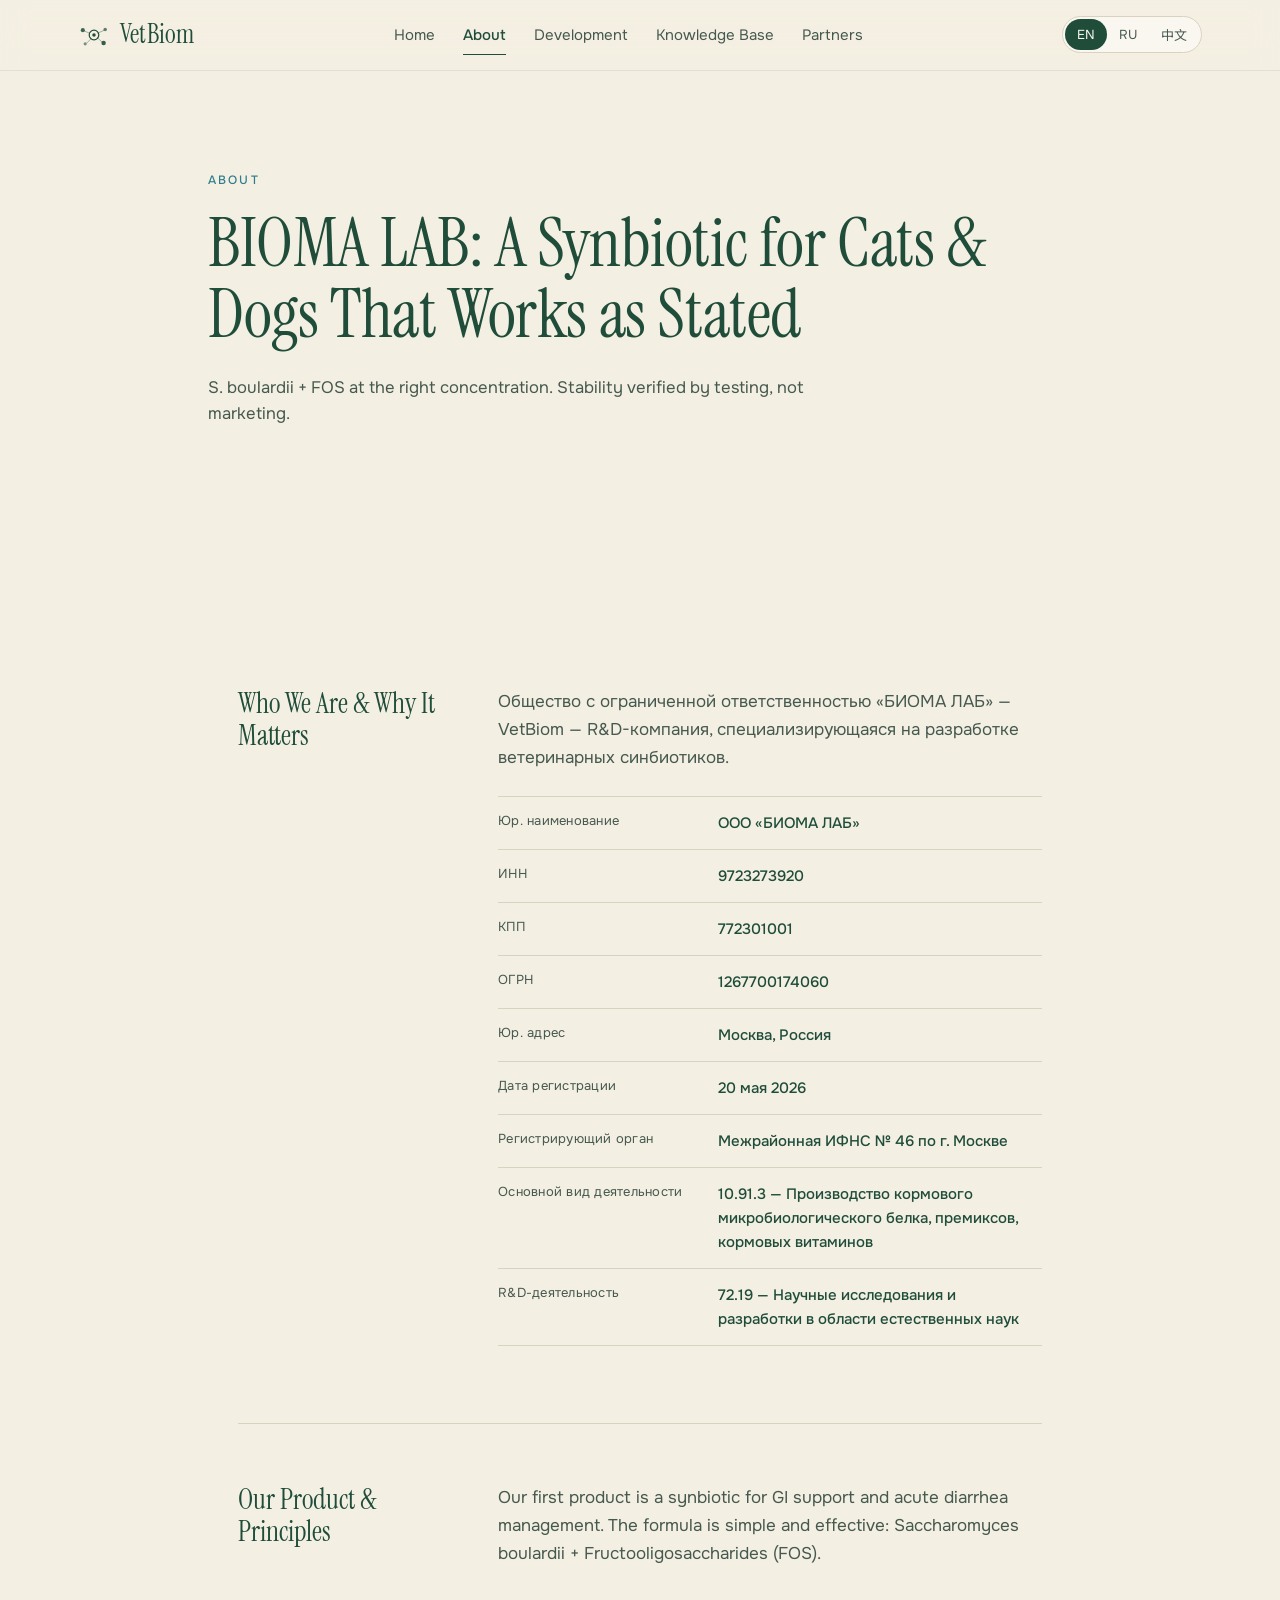
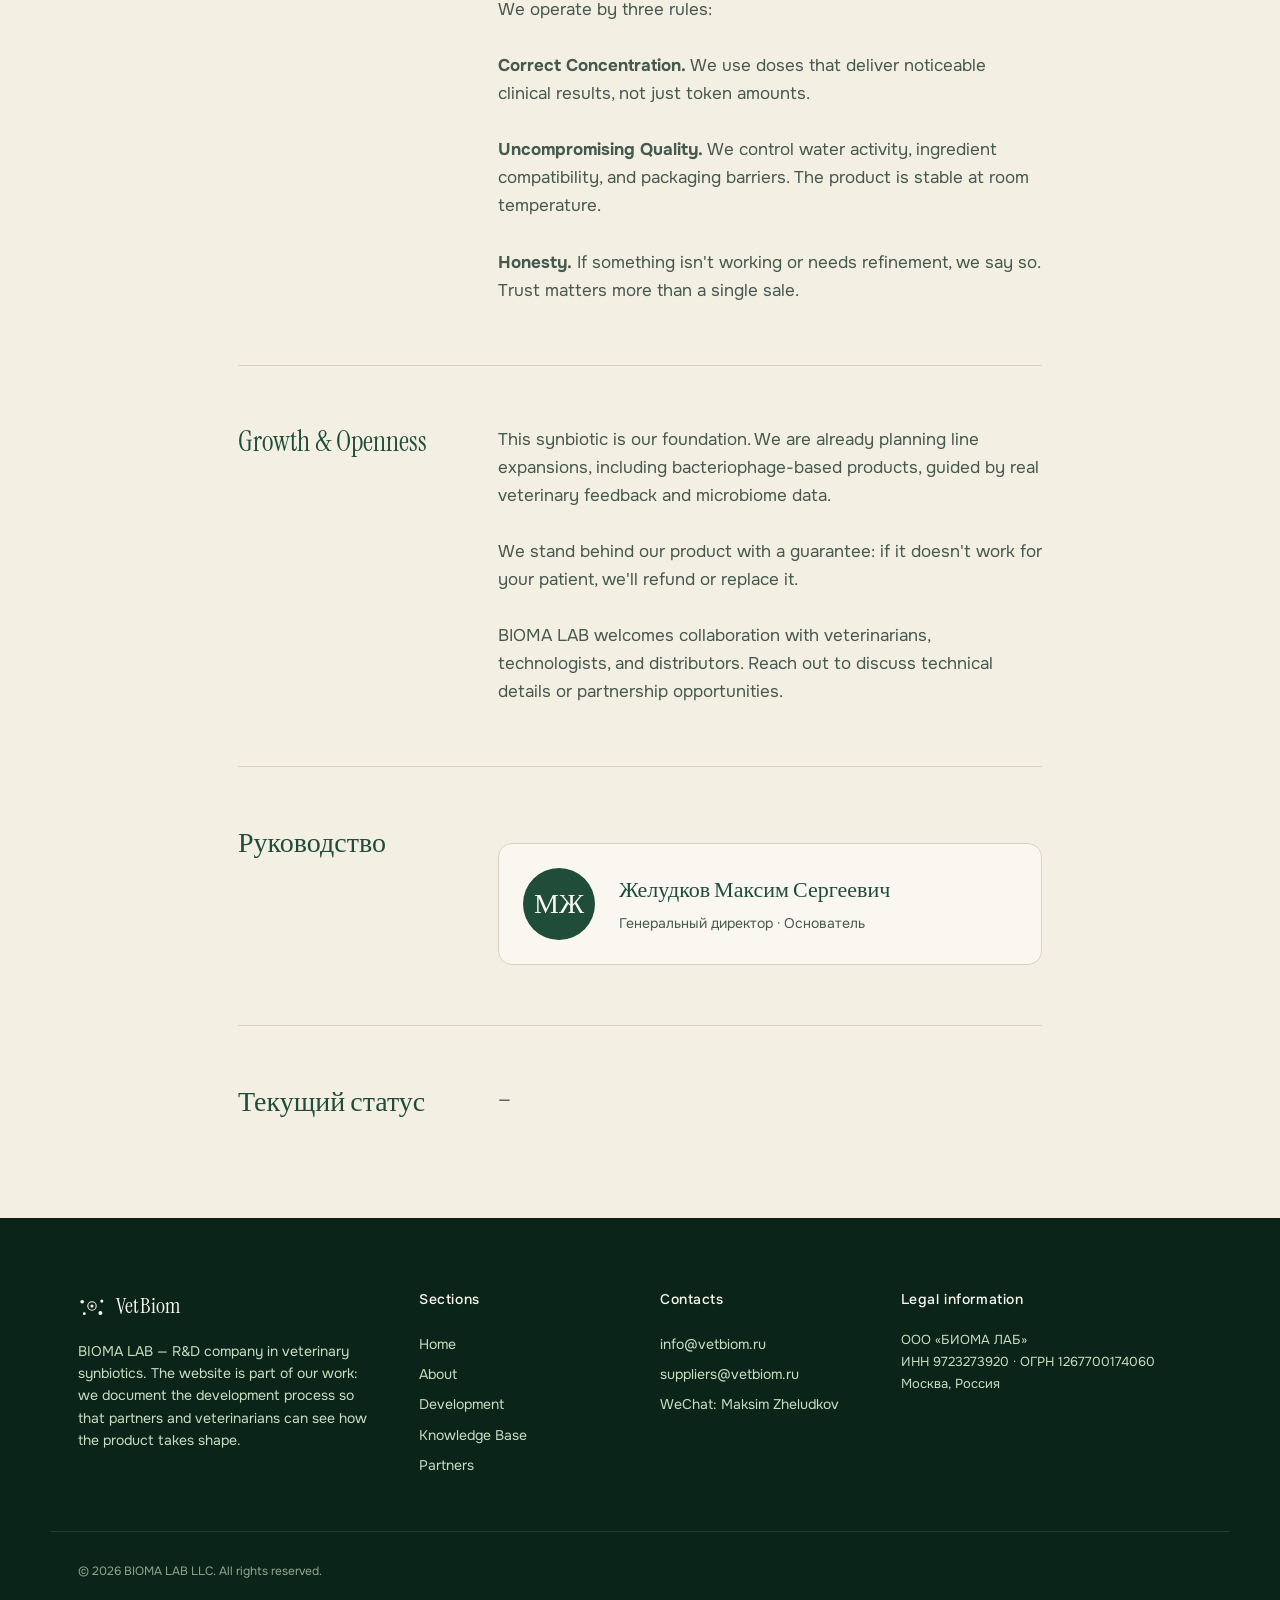
==== about.html @ 776aeb35 "Rewrite About page: sharp, factual, no fluff — final version New positioning: 'BIOMA LAB: A Synbioti" ====
<!DOCTYPE html>
<html lang="ru">
<head>
<meta charset="UTF-8" />
<meta name="viewport" content="width=device-width, initial-scale=1.0" />
<title>О компании · VetBiom</title>
<meta name="description" content="BIOMA LAB — R&D-компания в области ветеринарных синбиотиков. Москва, Россия." />
<link rel="icon" type="image/svg+xml" href="favicon.svg" />
<link rel="preconnect" href="https://fonts.googleapis.com" />
<link rel="preconnect" href="https://fonts.gstatic.com" crossorigin />
<link href="https://fonts.googleapis.com/css2?family=Instrument+Serif:ital@0;1&family=Onest:wght@300;400;500;600;700&family=Noto+Sans+SC:wght@300;400;500;600;700&display=swap" rel="stylesheet" />
<link rel="stylesheet" href="styles.css" />
</head>
<body data-page="about">

<header class="site-header"></header>

<main>
  <section class="hero">
    <div class="container hero-inner">
      <p class="eyebrow" data-i18n="about.hero.eyebrow">About</p>
      <h1 class="page-title" data-i18n="about.hero.title">—</h1>
      <p class="lead" data-i18n="about.hero.subtitle">—</p>
    </div>
  </section>

  <section class="section">
    <div class="container narrow">
      <div class="info-blocks">

        <!-- Block 1: Company -->
        <div class="info-block" data-reveal>
          <h3 data-i18n="about.block1.title">Компания</h3>
          <div class="info-block-body">
            <p>
              <span data-config="company_full_ru">ООО «БИОМА ЛАБ»</span> —
              <span data-i18n-brand>ВетБиом</span> — R&D-компания, специализирующаяся на разработке ветеринарных синбиотиков.
            </p>
            <dl class="company-table">
              <div class="row"><dt>Юр. наименование</dt><dd data-config="company_short_ru">—</dd></div>
              <div class="row"><dt>ИНН</dt><dd data-config="inn">—</dd></div>
              <div class="row"><dt>КПП</dt><dd data-config="kpp">—</dd></div>
              <div class="row"><dt>ОГРН</dt><dd data-config="ogrn">—</dd></div>
              <div class="row"><dt>Юр. адрес</dt><dd data-config="city_ru">—</dd></div>
              <div class="row"><dt>Дата регистрации</dt><dd>20 мая 2026</dd></div>
              <div class="row"><dt>Регистрирующий орган</dt><dd>Межрайонная ИФНС № 46 по г. Москве</dd></div>
              <div class="row"><dt>Основной вид деятельности</dt><dd data-config="oked_main">—</dd></div>
              <div class="row"><dt>R&D-деятельность</dt><dd data-config="oked_rnd">—</dd></div>
            </dl>
          </div>
        </div>

        <!-- Block 2: Specialization -->
        <div class="info-block" data-reveal>
          <h3 data-i18n="about.block2.title">Специализация</h3>
          <div class="info-block-body">
            <p data-i18n="about.block2.text">—</p>
          </div>
        </div>

        <!-- Block 3: Why -->
        <div class="info-block" data-reveal>
          <h3 data-i18n="about.block3.title">Почему мы это делаем</h3>
          <div class="info-block-body">
            <p data-i18n="about.block3.text">—</p>
          </div>
        </div>

        <!-- Block 4: Leadership -->
        <div class="info-block" data-reveal>
          <h3 data-i18n="about.block4.title">Руководство</h3>
          <div class="info-block-body">
            <div class="director-card">
              <div class="director-avatar">МЖ</div>
              <div class="director-info">
                <strong data-config="director_ru">Желудков Максим Сергеевич</strong>
                <span data-config="director_title_ru">Генеральный директор · Основатель</span>
              </div>
            </div>
          </div>
        </div>

        <!-- Block 5: Status -->
        <div class="info-block" data-reveal>
          <h3 data-i18n="about.block5.title">Текущий статус</h3>
          <div class="info-block-body">
            <p data-i18n="about.block5.text">—</p>
          </div>
        </div>

      </div>
    </div>
  </section>
</main>

<footer class="site-footer"></footer>

<script src="data.js"></script>
<script src="common.js"></script>
</body>
</html>
---- styles.css ----
/* =====================================================
   ВетБиом / BIOMA LAB · styles.css
   Premium R&D-editorial · animalbiome-inspired
   ===================================================== */

:root {
  --forest:   #1F4D3A;
  --forest-2: #143628;
  --forest-3: #0B2419;
  --teal:     #2E7D8C;
  --sage:     #A8C3A0;
  --sage-2:   #C9DDC1;
  --ivory:    #F4EFE3;
  --cream:    #FAF7F0;
  --paper:    #FFFFFF;
  --peach:    #F0997B;
  --ink:      #1A2A22;
  --ink-2:    #46594F;
  --ink-3:    #7A8B82;
  --line:     #D9D2C0;
  --line-2:   #ECE6D5;

  --font-display: 'Instrument Serif', 'Times New Roman', Georgia, serif;
  --font-body:    'Onest', 'Noto Sans SC', system-ui, -apple-system, 'Segoe UI', sans-serif;
  --font-mono:    'JetBrains Mono', 'SF Mono', Consolas, monospace;

  --maxw:    1180px;
  --maxw-n:  860px;
  --maxw-rd: 720px;
  --radius:  14px;
  --radius-sm: 8px;

  --ease: cubic-bezier(.2,.7,.2,1);
}

html[lang="zh"] {
  --font-body: 'Noto Sans SC', 'PingFang SC', 'Microsoft YaHei', system-ui, sans-serif;
}

* { box-sizing: border-box; }

html, body {
  margin: 0; padding: 0;
  background: var(--ivory);
  color: var(--ink);
  font-family: var(--font-body);
  font-size: 17px;
  line-height: 1.6;
  -webkit-font-smoothing: antialiased;
  -moz-osx-font-smoothing: grayscale;
  scroll-behavior: smooth;
}

img, svg { display: block; max-width: 100%; }
a { color: inherit; text-decoration: none; }

.container {
  width: 100%;
  max-width: var(--maxw);
  margin: 0 auto;
  padding: 0 28px;
}
.container.narrow { max-width: var(--maxw-n); }
.container.reading { max-width: var(--maxw-rd); }

/* =====================================================
   HEADER
   ===================================================== */
.site-header {
  position: sticky; top: 0; z-index: 50;
  background: rgba(244, 239, 227, 0.88);
  backdrop-filter: saturate(140%) blur(14px);
  -webkit-backdrop-filter: saturate(140%) blur(14px);
  border-bottom: 1px solid rgba(217, 210, 192, 0.6);
}
.header-inner {
  display: flex; align-items: center; justify-content: space-between;
  gap: 24px; padding: 14px 28px; min-height: 64px;
}
.logo {
  display: inline-flex; align-items: center; gap: 10px;
  color: var(--forest);
}
.logo-mark { width: 32px; height: 32px; }
.logo-text {
  font-family: var(--font-display);
  font-size: 26px; font-weight: 400; letter-spacing: 0.2px;
  color: var(--forest);
}
.main-nav { display: flex; gap: 28px; align-items: center; }
.main-nav a {
  font-size: 15px; color: var(--ink-2);
  padding: 6px 0; transition: color .2s var(--ease);
  position: relative;
}
.main-nav a:hover { color: var(--forest); }
.main-nav a.is-active {
  color: var(--forest); font-weight: 500;
}
.main-nav a.is-active::after {
  content: ""; position: absolute; left: 0; right: 0; bottom: -2px;
  height: 1px; background: var(--forest);
}

.header-controls { display: flex; gap: 10px; align-items: center; }
.lang-switcher {
  display: inline-flex; border: 1px solid var(--line);
  border-radius: 999px; padding: 2px; background: var(--cream);
}
.lang-btn {
  border: none; background: transparent;
  padding: 6px 12px;
  font-family: var(--font-body); font-size: 13px; color: var(--ink-2);
  border-radius: 999px; cursor: pointer;
  transition: all .2s var(--ease);
}
.lang-btn:hover { color: var(--forest); }
.lang-btn.is-active { background: var(--forest); color: var(--cream); }

.menu-toggle {
  display: none;
  width: 36px; height: 36px;
  background: transparent; border: 1px solid var(--line); border-radius: 8px;
  padding: 0; cursor: pointer;
  flex-direction: column; align-items: center; justify-content: center; gap: 4px;
}
.menu-toggle span {
  display: block; width: 16px; height: 1.5px;
  background: var(--forest); border-radius: 1px;
}

/* =====================================================
   TYPOGRAPHY · COMMON
   ===================================================== */
.eyebrow {
  font-size: 12px; letter-spacing: 0.18em;
  text-transform: uppercase; color: var(--teal);
  margin: 0 0 18px; font-weight: 500;
}
.eyebrow-light { color: var(--sage-2); }

.section {
  padding: 100px 0;
  position: relative;
}
.section-tinted { background: var(--cream); }
.section-dark { background: var(--forest); color: var(--cream); }

.page-title {
  font-family: var(--font-display);
  font-weight: 400;
  font-size: clamp(40px, 5.5vw, 68px);
  line-height: 1.05;
  color: var(--forest);
  margin: 0 0 24px;
  letter-spacing: -0.4px;
}
.section-title {
  font-family: var(--font-display);
  font-weight: 400;
  font-size: clamp(30px, 3.6vw, 46px);
  line-height: 1.1;
  color: var(--forest);
  margin: 0 0 22px;
  max-width: 20ch;
  letter-spacing: -0.3px;
}
.section-title-light { color: var(--cream); }
.lead {
  font-size: clamp(16px, 1.3vw, 19px); line-height: 1.6;
  color: var(--ink-2); max-width: 680px; margin: 0 0 40px;
}
.lead-light { color: var(--sage-2); }

/* =====================================================
   BUTTONS
   ===================================================== */
.btn {
  display: inline-flex; align-items: center; gap: 8px;
  padding: 13px 22px;
  font-family: var(--font-body); font-size: 15px; font-weight: 500;
  border-radius: 999px; cursor: pointer;
  border: 1px solid transparent;
  transition: all .25s var(--ease);
  text-decoration: none;
}
.btn-primary {
  background: var(--forest); color: var(--cream);
  border-color: var(--forest);
}
.btn-primary:hover { background: var(--forest-2); border-color: var(--forest-2); transform: translateY(-1px); }
.btn-ghost {
  background: transparent; color: var(--forest); border-color: var(--forest);
}
.btn-ghost:hover { background: var(--forest); color: var(--cream); }
.btn-light {
  background: var(--cream); color: var(--forest); border-color: var(--cream);
}
.btn-light:hover { background: var(--paper); }
.btn-sm { padding: 10px 16px; font-size: 14px; }

/* =====================================================
   HERO (universal)
   ===================================================== */
.hero {
  position: relative; padding: 100px 0 80px; overflow: hidden;
}
.hero-bg {
  position: absolute; inset: 0; pointer-events: none; z-index: 0;
}
.hero-bg svg { width: 100%; height: 100%; }
.hero-inner { position: relative; z-index: 1; max-width: 920px; }

.hero-meta {
  display: inline-flex; align-items: center; gap: 8px;
  font-size: 13px; color: var(--ink-2); margin-top: 24px;
}
.meta-dot {
  width: 8px; height: 8px; border-radius: 50%;
  background: var(--peach);
  box-shadow: 0 0 0 4px rgba(240, 153, 123, 0.18);
}
.hero-cta {
  display: flex; gap: 14px; flex-wrap: wrap; margin-top: 36px;
}

/* =====================================================
   HOME · ANCHOR CARDS (3 блока-якоря)
   ===================================================== */
.anchors {
  display: grid; grid-template-columns: repeat(3, 1fr); gap: 24px;
}
.anchor-card {
  display: block;
  background: var(--paper);
  border: 1px solid var(--line);
  border-radius: var(--radius);
  padding: 36px 30px;
  transition: all .3s var(--ease);
  text-decoration: none;
  color: inherit;
  position: relative;
  overflow: hidden;
}
.anchor-card::before {
  content: ""; position: absolute; top: 0; left: 0; right: 0; height: 3px;
  background: var(--forest); transform: scaleX(0); transform-origin: left;
  transition: transform .35s var(--ease);
}
.anchor-card:hover { transform: translateY(-3px); border-color: var(--sage); }
.anchor-card:hover::before { transform: scaleX(1); }

.anchor-num {
  font-family: var(--font-display);
  font-size: 18px; font-style: italic; color: var(--teal);
  margin-bottom: 14px;
}
.anchor-card h3 {
  font-family: var(--font-display);
  font-weight: 400; font-size: 26px;
  color: var(--forest); margin: 0 0 12px;
  line-height: 1.2;
}
.anchor-card p {
  font-size: 15px; color: var(--ink-2);
  margin: 0 0 20px; line-height: 1.55;
}
.anchor-link {
  font-size: 14px; color: var(--forest); font-weight: 500;
  display: inline-flex; align-items: center; gap: 6px;
}
.anchor-link::after {
  content: "→"; transition: transform .25s var(--ease);
}
.anchor-card:hover .anchor-link::after { transform: translateX(4px); }

/* =====================================================
   REPORTS (home page) · STAGE CARDS (development)
   ===================================================== */
.report-grid {
  display: grid; grid-template-columns: repeat(3, 1fr); gap: 24px;
  margin-top: 40px;
}
.report-card {
  display: flex; flex-direction: column;
  background: var(--paper);
  border: 1px solid var(--line);
  border-radius: var(--radius);
  padding: 28px;
  transition: all .3s var(--ease);
}
.report-card:hover { border-color: var(--sage); transform: translateY(-2px); }
.report-meta {
  display: flex; align-items: center; gap: 10px;
  font-size: 12px; color: var(--ink-3);
  margin-bottom: 16px;
  letter-spacing: 0.04em;
}
.report-tag {
  display: inline-block;
  padding: 4px 10px;
  background: var(--cream);
  border: 1px solid var(--line);
  border-radius: 999px;
  font-size: 11px;
  letter-spacing: 0.12em;
  text-transform: uppercase;
  color: var(--teal);
}
.report-card h3 {
  font-family: var(--font-display);
  font-weight: 400; font-size: 22px;
  line-height: 1.25;
  color: var(--forest); margin: 0 0 14px;
}
.report-card p {
  font-size: 14px; line-height: 1.55;
  color: var(--ink-2); margin: 0;
  flex: 1;
}

/* =====================================================
   DEVELOPMENT · TIMELINE
   ===================================================== */
.stages {
  display: flex; flex-direction: column; gap: 24px;
  margin-top: 50px;
  position: relative;
}
.stage-card {
  display: grid;
  grid-template-columns: 140px 1fr;
  gap: 30px;
  background: var(--paper);
  border: 1px solid var(--line);
  border-radius: var(--radius);
  padding: 32px;
  align-items: start;
  transition: border-color .3s var(--ease);
}
.stage-card:hover { border-color: var(--sage); }

.stage-num {
  display: flex; flex-direction: column; gap: 4px;
  align-items: flex-start;
  border-right: 1px solid var(--line);
  padding-right: 24px;
}
.stage-num-label {
  font-size: 11px; letter-spacing: 0.14em; text-transform: uppercase;
  color: var(--teal);
}
.stage-num-value {
  font-family: var(--font-display);
  font-size: 56px; line-height: 1; color: var(--forest);
}
.stage-body h3 {
  font-family: var(--font-display);
  font-weight: 400; font-size: 26px;
  color: var(--forest);
  margin: 0 0 12px; line-height: 1.2;
}
.stage-body p {
  font-size: 15px; line-height: 1.65;
  color: var(--ink-2); margin: 0;
}

/* =====================================================
   ABOUT · INFO BLOCKS
   ===================================================== */
.info-blocks {
  display: flex; flex-direction: column; gap: 60px;
  margin-top: 40px;
}
.info-block {
  display: grid;
  grid-template-columns: 220px 1fr;
  gap: 40px;
  padding-bottom: 60px;
  border-bottom: 1px solid var(--line);
}
.info-block:last-child { border-bottom: none; padding-bottom: 0; }
.info-block h3 {
  font-family: var(--font-display);
  font-weight: 400; font-size: 28px;
  color: var(--forest);
  margin: 0;
  line-height: 1.15;
}
.info-block-body p {
  font-size: 17px; line-height: 1.65; color: var(--ink-2);
  margin: 0;
}
.info-block-body p + p { margin-top: 14px; }

.company-table {
  display: grid; gap: 0;
  margin-top: 24px;
  border-top: 1px solid var(--line);
}
.company-table .row {
  display: grid;
  grid-template-columns: 200px 1fr;
  padding: 14px 0;
  border-bottom: 1px solid var(--line);
  gap: 20px;
}
.company-table dt {
  font-size: 13px; color: var(--ink-2);
  letter-spacing: 0.02em; margin: 0;
}
.company-table dd {
  font-size: 15px; color: var(--forest);
  margin: 0; font-weight: 500;
}

.director-card {
  display: flex; gap: 24px; align-items: center;
  background: var(--cream);
  border: 1px solid var(--line);
  border-radius: var(--radius);
  padding: 24px;
  margin-top: 16px;
}
.director-avatar {
  width: 72px; height: 72px;
  border-radius: 50%;
  background: var(--forest);
  color: var(--cream);
  display: inline-flex; align-items: center; justify-content: center;
  font-family: var(--font-display);
  font-size: 28px;
  flex-shrink: 0;
}
.director-info strong {
  display: block;
  font-family: var(--font-display);
  font-weight: 400; font-size: 22px;
  color: var(--forest);
  margin-bottom: 2px;
}
.director-info span {
  font-size: 14px; color: var(--ink-2);
}

/* =====================================================
   KNOWLEDGE BASE · ARTICLE GRID
   ===================================================== */
.kb-filters {
  display: flex; flex-wrap: wrap; gap: 8px;
  margin: 30px 0 40px;
  padding-bottom: 30px;
  border-bottom: 1px solid var(--line);
}
.kb-filter {
  padding: 8px 16px;
  background: var(--cream);
  border: 1px solid var(--line);
  border-radius: 999px;
  font-size: 13px;
  color: var(--ink-2);
  cursor: pointer;
  font-family: var(--font-body);
  transition: all .2s var(--ease);
}
.kb-filter:hover { color: var(--forest); border-color: var(--sage); }
.kb-filter.is-active { background: var(--forest); color: var(--cream); border-color: var(--forest); }

.kb-grid {
  display: grid;
  grid-template-columns: repeat(2, 1fr);
  gap: 24px;
}
.kb-card {
  display: flex; flex-direction: column;
  background: var(--paper);
  border: 1px solid var(--line);
  border-radius: var(--radius);
  padding: 28px;
  transition: all .3s var(--ease);
  text-decoration: none;
  color: inherit;
}
.kb-card:hover { border-color: var(--sage); transform: translateY(-2px); }
.kb-card-meta {
  display: flex; align-items: center; gap: 12px;
  font-size: 12px; color: var(--ink-3);
  margin-bottom: 14px;
  letter-spacing: 0.02em;
}
.kb-card-cat {
  display: inline-block; padding: 3px 10px;
  background: var(--cream); border: 1px solid var(--line);
  border-radius: 999px;
  font-size: 11px; letter-spacing: 0.06em; color: var(--teal);
}
.kb-card h3 {
  font-family: var(--font-display);
  font-weight: 400; font-size: 22px;
  line-height: 1.25; color: var(--forest);
  margin: 0 0 12px;
}
.kb-card p {
  font-size: 14px; line-height: 1.55; color: var(--ink-2);
  margin: 0 0 16px; flex: 1;
}
.kb-card-more {
  font-size: 13px; color: var(--forest); font-weight: 500;
  display: inline-flex; align-items: center; gap: 4px;
}

.kb-cta {
  margin-top: 60px;
  padding: 40px;
  background: var(--forest); color: var(--cream);
  border-radius: var(--radius);
  display: grid;
  grid-template-columns: 1fr auto;
  gap: 30px; align-items: center;
}
.kb-cta h3 {
  font-family: var(--font-display);
  font-weight: 400; font-size: 26px;
  margin: 0 0 8px;
}
.kb-cta p { margin: 0; color: var(--sage-2); }

/* =====================================================
   ARTICLE PAGE
   ===================================================== */
.article-header {
  padding: 80px 0 40px;
  border-bottom: 1px solid var(--line);
  margin-bottom: 50px;
}
.article-back {
  display: inline-block;
  font-size: 14px; color: var(--teal);
  margin-bottom: 24px;
  transition: color .2s var(--ease);
}
.article-back:hover { color: var(--forest); }

.article-meta {
  display: flex; gap: 16px; flex-wrap: wrap;
  font-size: 13px; color: var(--ink-3);
  margin-bottom: 16px; letter-spacing: 0.02em;
}
.article-meta-tag {
  padding: 3px 10px;
  background: var(--cream); border: 1px solid var(--line);
  border-radius: 999px;
  font-size: 12px; color: var(--teal);
}
.article-title {
  font-family: var(--font-display);
  font-weight: 400;
  font-size: clamp(32px, 4vw, 50px);
  line-height: 1.1;
  color: var(--forest); margin: 0;
  letter-spacing: -0.3px;
}
.article-description {
  font-size: 19px; line-height: 1.55; color: var(--ink-2);
  margin: 20px 0 0; max-width: 700px;
}

.article-body {
  font-size: 17px; line-height: 1.75; color: var(--ink);
  padding-bottom: 80px;
}
.article-body h2 {
  font-family: var(--font-display);
  font-weight: 400; font-size: 32px;
  color: var(--forest); margin: 50px 0 20px;
  line-height: 1.2;
}
.article-body h3 {
  font-family: var(--font-display);
  font-weight: 400; font-size: 24px;
  color: var(--forest); margin: 40px 0 16px;
}
.article-body p { margin: 0 0 20px; }
.article-body ul, .article-body ol { padding-left: 24px; margin: 0 0 24px; }
.article-body li { margin-bottom: 8px; }
.article-body strong { color: var(--forest); font-weight: 600; }
.article-body em { font-style: italic; }
.article-body table {
  width: 100%; border-collapse: collapse;
  margin: 24px 0;
  font-size: 15px;
}
.article-body th, .article-body td {
  padding: 12px 14px;
  border: 1px solid var(--line);
  text-align: left;
  vertical-align: top;
}
.article-body th {
  background: var(--cream); color: var(--forest);
  font-weight: 500;
}
.article-body a { color: var(--teal); text-decoration: underline; }
.article-body a:hover { color: var(--forest); }
.article-body blockquote {
  border-left: 3px solid var(--forest);
  padding: 12px 0 12px 24px;
  margin: 24px 0;
  color: var(--ink-2);
  font-style: italic;
}
.article-body hr {
  border: none; border-top: 1px solid var(--line);
  margin: 40px 0;
}
.article-body code {
  background: var(--cream); padding: 2px 6px;
  border-radius: 4px; font-family: var(--font-mono);
  font-size: 0.9em;
}
.article-placeholder {
  padding: 40px; background: var(--cream);
  border: 1px dashed var(--line);
  border-radius: var(--radius);
  text-align: center;
  color: var(--ink-2);
  font-size: 15px;
}

/* =====================================================
   PARTNERS PAGE
   ===================================================== */
.partner-section {
  padding: 60px 0;
  border-bottom: 1px solid var(--line);
}
.partner-section:last-of-type { border-bottom: none; }
.partner-section h2 {
  font-family: var(--font-display);
  font-weight: 400;
  font-size: clamp(28px, 3.4vw, 40px);
  color: var(--forest);
  margin: 0 0 16px;
}
.partner-section .lead { max-width: 800px; }

.urgent-card-light {
  background: var(--forest);
  color: var(--cream);
  border-radius: var(--radius);
  padding: 32px;
  margin: 30px 0 40px;
}
.urgent-card-light .urgent-label {
  font-size: 11px; letter-spacing: 0.15em;
  text-transform: uppercase; color: var(--peach);
  font-weight: 600;
  padding: 6px 12px;
  background: rgba(240, 153, 123, 0.12);
  border: 1px solid rgba(240, 153, 123, 0.4);
  border-radius: 999px;
  display: inline-block; margin-bottom: 20px;
}
.urgent-items-list {
  display: flex; flex-direction: column; gap: 14px;
}
.urgent-items-list li {
  list-style: none;
  display: flex; gap: 14px;
  font-size: 16px; line-height: 1.5;
  color: var(--cream);
}
.urgent-items-list li::before {
  content: "—";
  color: var(--peach); flex-shrink: 0;
}

.also-list {
  list-style: none; padding: 0; margin: 16px 0 30px;
  display: grid; grid-template-columns: repeat(2, 1fr); gap: 8px 24px;
}
.also-list li {
  padding: 10px 0;
  border-bottom: 1px solid var(--line);
  font-size: 15px; color: var(--ink);
}

.reqs-tags {
  display: flex; flex-wrap: wrap; gap: 8px;
  margin: 16px 0 24px;
}
.reqs-tags .tag {
  padding: 7px 14px;
  background: var(--cream);
  border: 1px solid var(--line);
  border-radius: 999px;
  font-size: 13px; color: var(--forest);
}

.email-cta {
  margin-top: 20px;
  padding: 20px 24px;
  background: var(--cream);
  border: 1px solid var(--line);
  border-radius: var(--radius);
  display: flex; flex-direction: column; gap: 4px;
}
.email-cta-label {
  font-size: 11px; letter-spacing: 0.14em;
  text-transform: uppercase; color: var(--teal);
}
.email-cta a {
  font-size: 18px; font-weight: 500; color: var(--forest);
}

/* WeChat block */
.wechat-block {
  background: var(--cream);
  border: 1px solid var(--line);
  border-radius: var(--radius);
  padding: 28px;
  margin-top: 24px;
  display: grid;
  grid-template-columns: 120px 1fr;
  gap: 24px;
  align-items: center;
}
.wechat-block .qr-placeholder {
  width: 120px; height: 120px;
  background: white;
  border: 1px dashed var(--line);
  border-radius: 8px;
  display: flex; flex-direction: column;
  align-items: center; justify-content: center;
  gap: 6px;
  font-size: 11px; color: var(--ink-3);
  letter-spacing: 0.08em; text-transform: uppercase;
  text-align: center;
  padding: 8px;
}
.wechat-block h4 {
  margin: 0 0 8px;
  font-family: var(--font-display);
  font-weight: 400; font-size: 22px;
  color: var(--forest);
}
.wechat-block .wechat-id {
  font-family: var(--font-mono);
  font-size: 14px; color: var(--ink-2);
  background: var(--paper);
  padding: 6px 12px;
  border-radius: 6px;
  display: inline-block;
  margin-top: 6px;
}

/* =====================================================
   CONTACT FORM
   ===================================================== */
.form-card {
  background: var(--paper);
  border: 1px solid var(--line);
  border-radius: var(--radius);
  padding: 36px;
  display: grid;
  grid-template-columns: 1fr 1fr;
  gap: 18px;
}
.form-card label {
  display: flex; flex-direction: column; gap: 6px;
  font-size: 13px; color: var(--ink-2); letter-spacing: 0.02em;
}
.form-card label.full { grid-column: 1 / -1; }
.form-card input,
.form-card select,
.form-card textarea {
  font-family: var(--font-body);
  font-size: 15px;
  padding: 12px 14px;
  background: var(--cream);
  border: 1px solid var(--line);
  border-radius: var(--radius-sm);
  color: var(--ink);
  transition: all .2s var(--ease);
}
.form-card input:focus,
.form-card select:focus,
.form-card textarea:focus {
  outline: none; border-color: var(--forest); background: white;
}
.form-card textarea { resize: vertical; min-height: 120px; }
.form-card button { grid-column: 1 / -1; justify-self: start; }
.form-note {
  grid-column: 1 / -1; font-size: 12px; color: var(--ink-2); margin: 0;
}

/* =====================================================
   FOOTER
   ===================================================== */
.site-footer {
  background: var(--forest-3);
  color: var(--sage-2);
  padding: 70px 0 30px;
}
.footer-grid {
  display: grid;
  grid-template-columns: 1.5fr 1fr 1fr 1.5fr;
  gap: 40px;
  margin-bottom: 50px;
}
.footer-col-wide { /* default */ }
.footer-brand {
  display: flex; align-items: center; gap: 10px;
  color: var(--cream);
  margin-bottom: 16px;
}
.footer-brand .logo-mark { width: 28px; height: 28px; }
.footer-brand .logo-text { color: var(--cream); font-size: 22px; }
.footer-about {
  font-size: 14px; line-height: 1.6;
  color: var(--sage-2);
  margin: 0;
}
.footer-col h4 {
  color: var(--cream);
  font-family: var(--font-body); font-weight: 500;
  font-size: 14px;
  margin: 0 0 18px;
  letter-spacing: 0.04em;
}
.footer-col a {
  display: block;
  font-size: 14px; color: var(--sage-2);
  padding: 4px 0;
  transition: color .2s var(--ease);
}
.footer-col a:hover { color: var(--cream); }
.footer-legal {
  font-size: 13px; line-height: 1.7;
  color: var(--sage-2);
}
.footer-bottom {
  padding-top: 30px;
  border-top: 1px solid rgba(168, 195, 160, 0.15);
  font-size: 12px;
  color: rgba(201, 221, 193, 0.7);
}

/* =====================================================
   SCROLL REVEAL
   ===================================================== */
[data-reveal] {
  opacity: 0;
  transform: translateY(20px);
  transition: opacity .8s var(--ease), transform .8s var(--ease);
}
[data-reveal].is-visible {
  opacity: 1; transform: translateY(0);
}

/* =====================================================
   RESPONSIVE
   ===================================================== */
@media (max-width: 960px) {
  .main-nav { display: none; }
  .main-nav.is-open {
    display: flex; flex-direction: column;
    position: fixed; top: 64px; left: 0; right: 0;
    background: var(--ivory);
    padding: 28px; gap: 20px;
    border-bottom: 1px solid var(--line);
  }
  .menu-toggle { display: inline-flex; }
  .anchors { grid-template-columns: 1fr; }
  .report-grid { grid-template-columns: 1fr; }
  .kb-grid { grid-template-columns: 1fr; }
  .stage-card { grid-template-columns: 1fr; gap: 16px; }
  .stage-num { border-right: none; border-bottom: 1px solid var(--line); padding: 0 0 16px; flex-direction: row; align-items: baseline; gap: 12px; }
  .stage-num-value { font-size: 36px; }
  .info-block { grid-template-columns: 1fr; gap: 16px; }
  .company-table .row { grid-template-columns: 1fr; gap: 4px; }
  .also-list { grid-template-columns: 1fr; }
  .kb-cta { grid-template-columns: 1fr; }
  .wechat-block { grid-template-columns: 1fr; text-align: center; }
  .wechat-block .qr-placeholder { margin: 0 auto; }
  .footer-grid { grid-template-columns: 1fr 1fr; }
}
@media (max-width: 640px) {
  .container { padding: 0 20px; }
  .section { padding: 70px 0; }
  .hero { padding: 60px 0 40px; }
  .form-card { grid-template-columns: 1fr; padding: 24px; }
  .footer-grid { grid-template-columns: 1fr; }
  /* Mobile font size boost */
  html, body { font-size: 16px; }
  .page-title { font-size: clamp(30px, 8vw, 40px); }
  .section-title { font-size: clamp(26px, 6vw, 30px); }
  .lead { font-size: 16px; }
  .eyebrow { font-size: 11px; letter-spacing: 0.14em; }
  .anchor-card h3 { font-size: 22px; }
  .anchor-card p { font-size: 14px; }
  .report-card h3 { font-size: 18px; }
  .report-card p { font-size: 14px; }
  .stage-body h3 { font-size: 22px; }
  .stage-body p { font-size: 14px; }
  .info-block h3 { font-size: 22px; }
  .kb-card h3 { font-size: 18px; }
  .kb-card p { font-size: 14px; }
  .kb-card-cat { font-size: 11px; }
  .kb-cta { padding: 28px; }
  .kb-cta h3 { font-size: 22px; }
  .article-title { font-size: clamp(26px, 7vw, 32px); }
  .article-body { font-size: 16px; line-height: 1.7; }
  .article-body h2 { font-size: 26px; }
  .article-body h3 { font-size: 20px; }
  .hero-inner { max-width: 100%; }
  .logo-text { font-size: 22px; }
  .main-nav.is-open { padding: 20px; gap: 16px; }
  .main-nav a { font-size: 16px; }
  .urgent-card-light { padding: 24px; }
  .urgent-items-list li { font-size: 14px; }
  .also-list li { font-size: 14px; }
  .partner-section h2 { font-size: clamp(24px, 6vw, 28px); }
  .footer-grid { gap: 32px; }
  .kb-filter { font-size: 12px; padding: 6px 12px; }
  .stage-num-value { font-size: 32px; }
  .article-description { font-size: 16px; }
  .company-table .row { font-size: 14px; }
  .company-table dt { font-size: 12px; }
  .company-table dd { font-size: 14px; }
  .header-inner { padding: 10px 20px; min-height: 56px; }
}
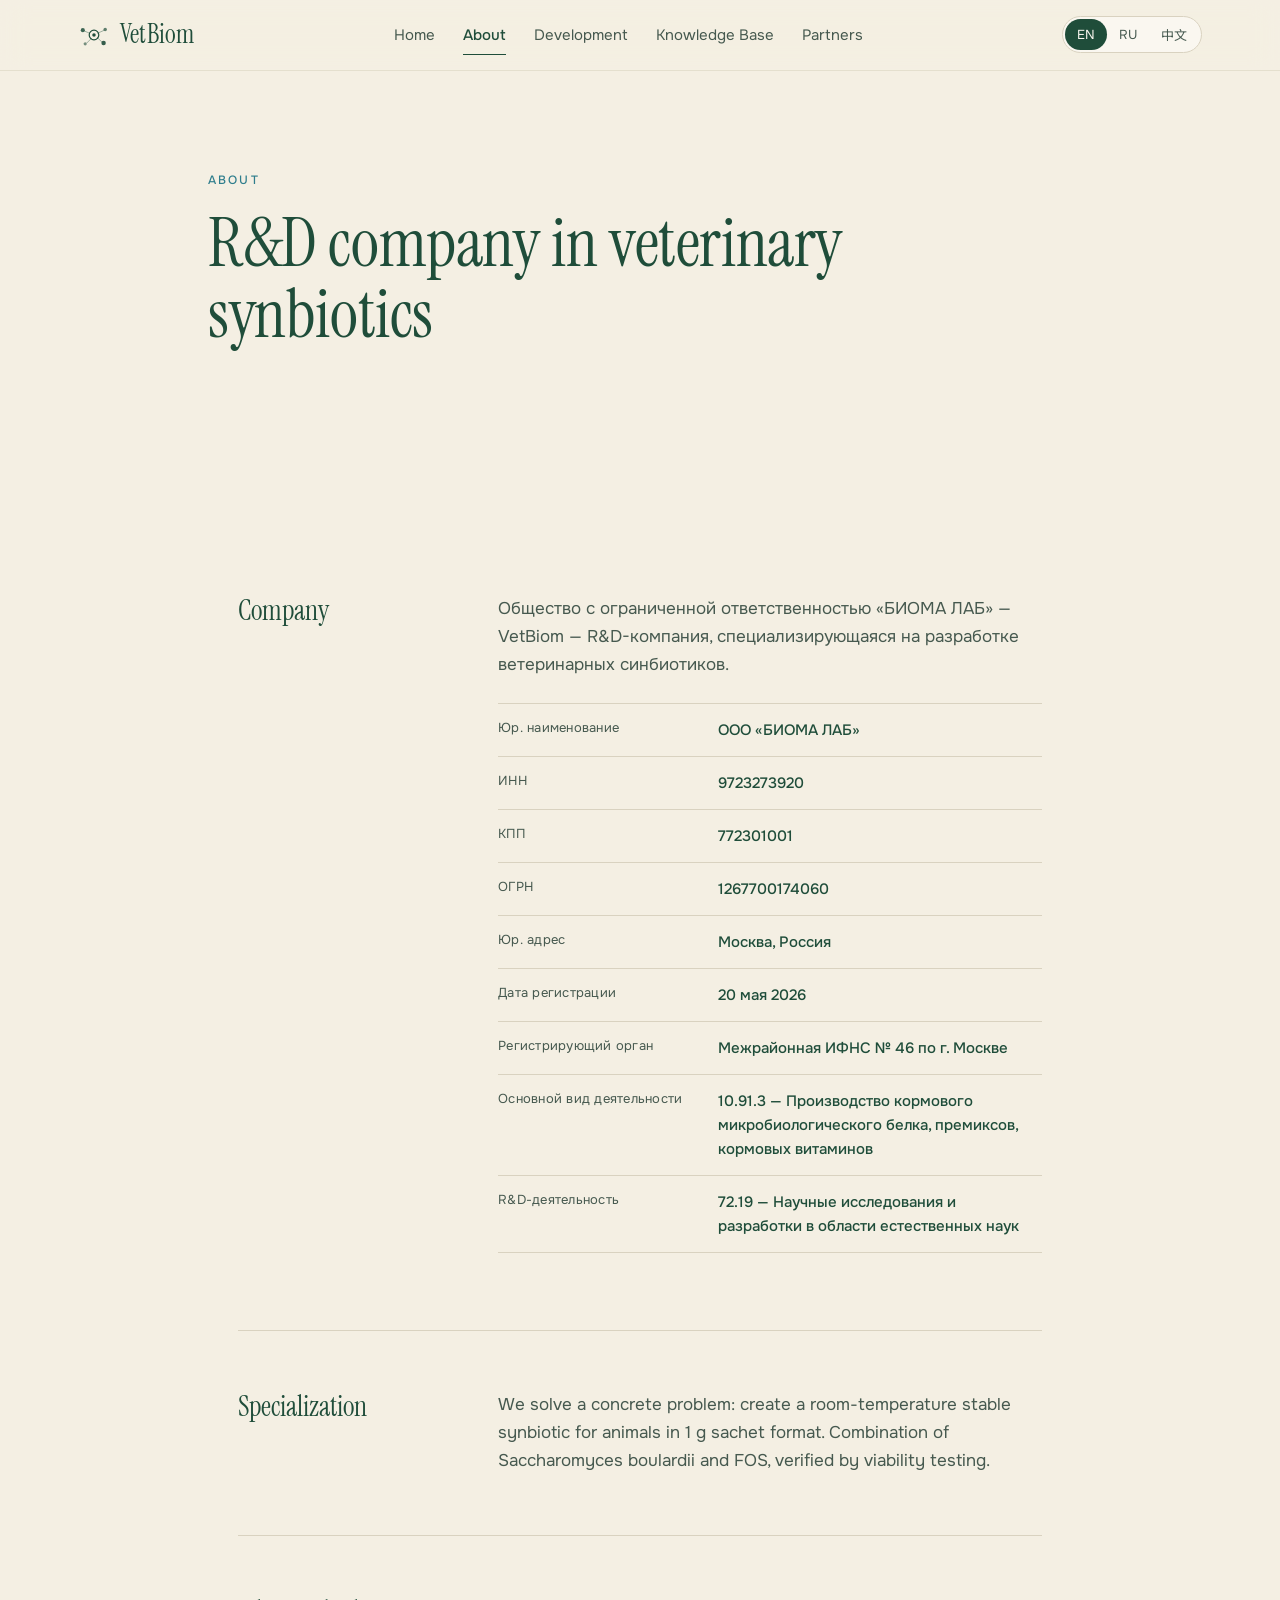
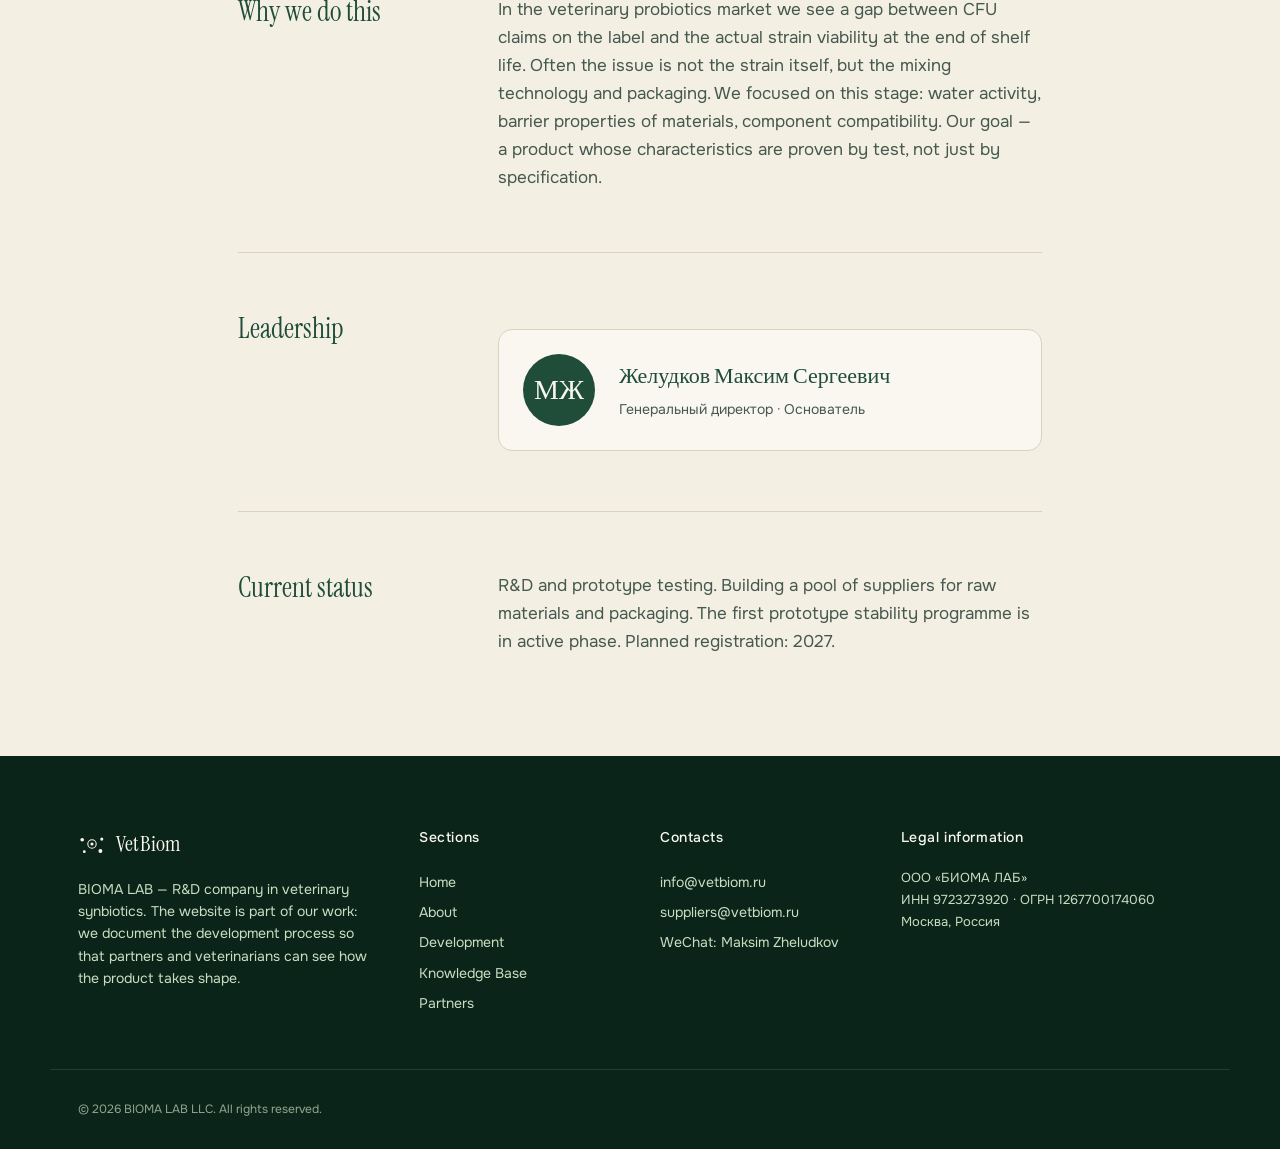
==== commit 518a6772: "Fix mobile article cards, font sizes, CDN fallback, scroll-reveal for dynamic content Changes: - com" ====
--- a/about.html
+++ b/about.html
@@ -20,7 +20,6 @@
     <div class="container hero-inner">
       <p class="eyebrow" data-i18n="about.hero.eyebrow">About</p>
       <h1 class="page-title" data-i18n="about.hero.title">—</h1>
-      <p class="lead" data-i18n="about.hero.subtitle">—</p>
     </div>
   </section>
 
--- a/styles.css
+++ b/styles.css
@@ -891,42 +891,60 @@
   .hero { padding: 60px 0 40px; }
   .form-card { grid-template-columns: 1fr; padding: 24px; }
   .footer-grid { grid-template-columns: 1fr; }
-  /* Mobile font size boost */
-  html, body { font-size: 16px; }
-  .page-title { font-size: clamp(30px, 8vw, 40px); }
-  .section-title { font-size: clamp(26px, 6vw, 30px); }
+
+  /* Mobile typography */
+  .page-title { font-size: clamp(30px, 8vw, 38px); }
+  .section-title { font-size: clamp(26px, 6.5vw, 30px); }
   .lead { font-size: 16px; }
-  .eyebrow { font-size: 11px; letter-spacing: 0.14em; }
+  .eyebrow { font-size: 11px; }
+
+  .anchor-card { padding: 28px 22px; }
   .anchor-card h3 { font-size: 22px; }
   .anchor-card p { font-size: 14px; }
-  .report-card h3 { font-size: 18px; }
+
+  .report-card { padding: 22px; }
+  .report-card h3 { font-size: 20px; }
   .report-card p { font-size: 14px; }
+
+  .kb-card { padding: 22px; }
+  .kb-card h3 { font-size: 19px; }
+  .kb-card p { font-size: 14px; }
+
+  .kb-cta { padding: 28px; }
+  .kb-cta h3 { font-size: 22px; }
+  .kb-cta p { font-size: 14px; }
+
+  .stage-card { padding: 24px; }
   .stage-body h3 { font-size: 22px; }
   .stage-body p { font-size: 14px; }
-  .info-block h3 { font-size: 22px; }
-  .kb-card h3 { font-size: 18px; }
-  .kb-card p { font-size: 14px; }
-  .kb-card-cat { font-size: 11px; }
-  .kb-cta { padding: 28px; }
-  .kb-cta h3 { font-size: 22px; }
+  .stage-num-value { font-size: 36px; }
+
+  .info-block { gap: 12px; }
+  .info-block h3 { font-size: 24px; }
+  .info-block-body p { font-size: 15px; }
+
+  .director-card { flex-direction: column; align-items: flex-start; }
+  .director-info strong { font-size: 20px; }
+
+  /* Article page */
+  .article-header { padding: 50px 0 30px; margin-bottom: 30px; }
   .article-title { font-size: clamp(26px, 7vw, 32px); }
-  .article-body { font-size: 16px; line-height: 1.7; }
-  .article-body h2 { font-size: 26px; }
-  .article-body h3 { font-size: 20px; }
-  .hero-inner { max-width: 100%; }
-  .logo-text { font-size: 22px; }
-  .main-nav.is-open { padding: 20px; gap: 16px; }
-  .main-nav a { font-size: 16px; }
+  .article-description { font-size: 16px; }
+  .article-body { font-size: 16px; line-height: 1.7; padding-bottom: 50px; }
+  .article-body h2 { font-size: 26px; margin: 34px 0 16px; }
+  .article-body h3 { font-size: 21px; margin: 28px 0 14px; }
+
+  .partner-section h2 { font-size: 26px; }
+  .partner-section .lead { font-size: 15px; }
+
   .urgent-card-light { padding: 24px; }
-  .urgent-items-list li { font-size: 14px; }
-  .also-list li { font-size: 14px; }
-  .partner-section h2 { font-size: clamp(24px, 6vw, 28px); }
-  .footer-grid { gap: 32px; }
-  .kb-filter { font-size: 12px; padding: 6px 12px; }
-  .stage-num-value { font-size: 32px; }
-  .article-description { font-size: 16px; }
-  .company-table .row { font-size: 14px; }
+  .urgent-items-list li { font-size: 15px; }
+
+  .company-table .row { grid-template-columns: 1fr; gap: 2px; }
   .company-table dt { font-size: 12px; }
   .company-table dd { font-size: 14px; }
-  .header-inner { padding: 10px 20px; min-height: 56px; }
-}
+
+  .logo-text { font-size: 22px; }
+  .main-nav a { font-size: 16px; padding: 8px 0; }
+  .btn { font-size: 14px; padding: 11px 18px; }
+}
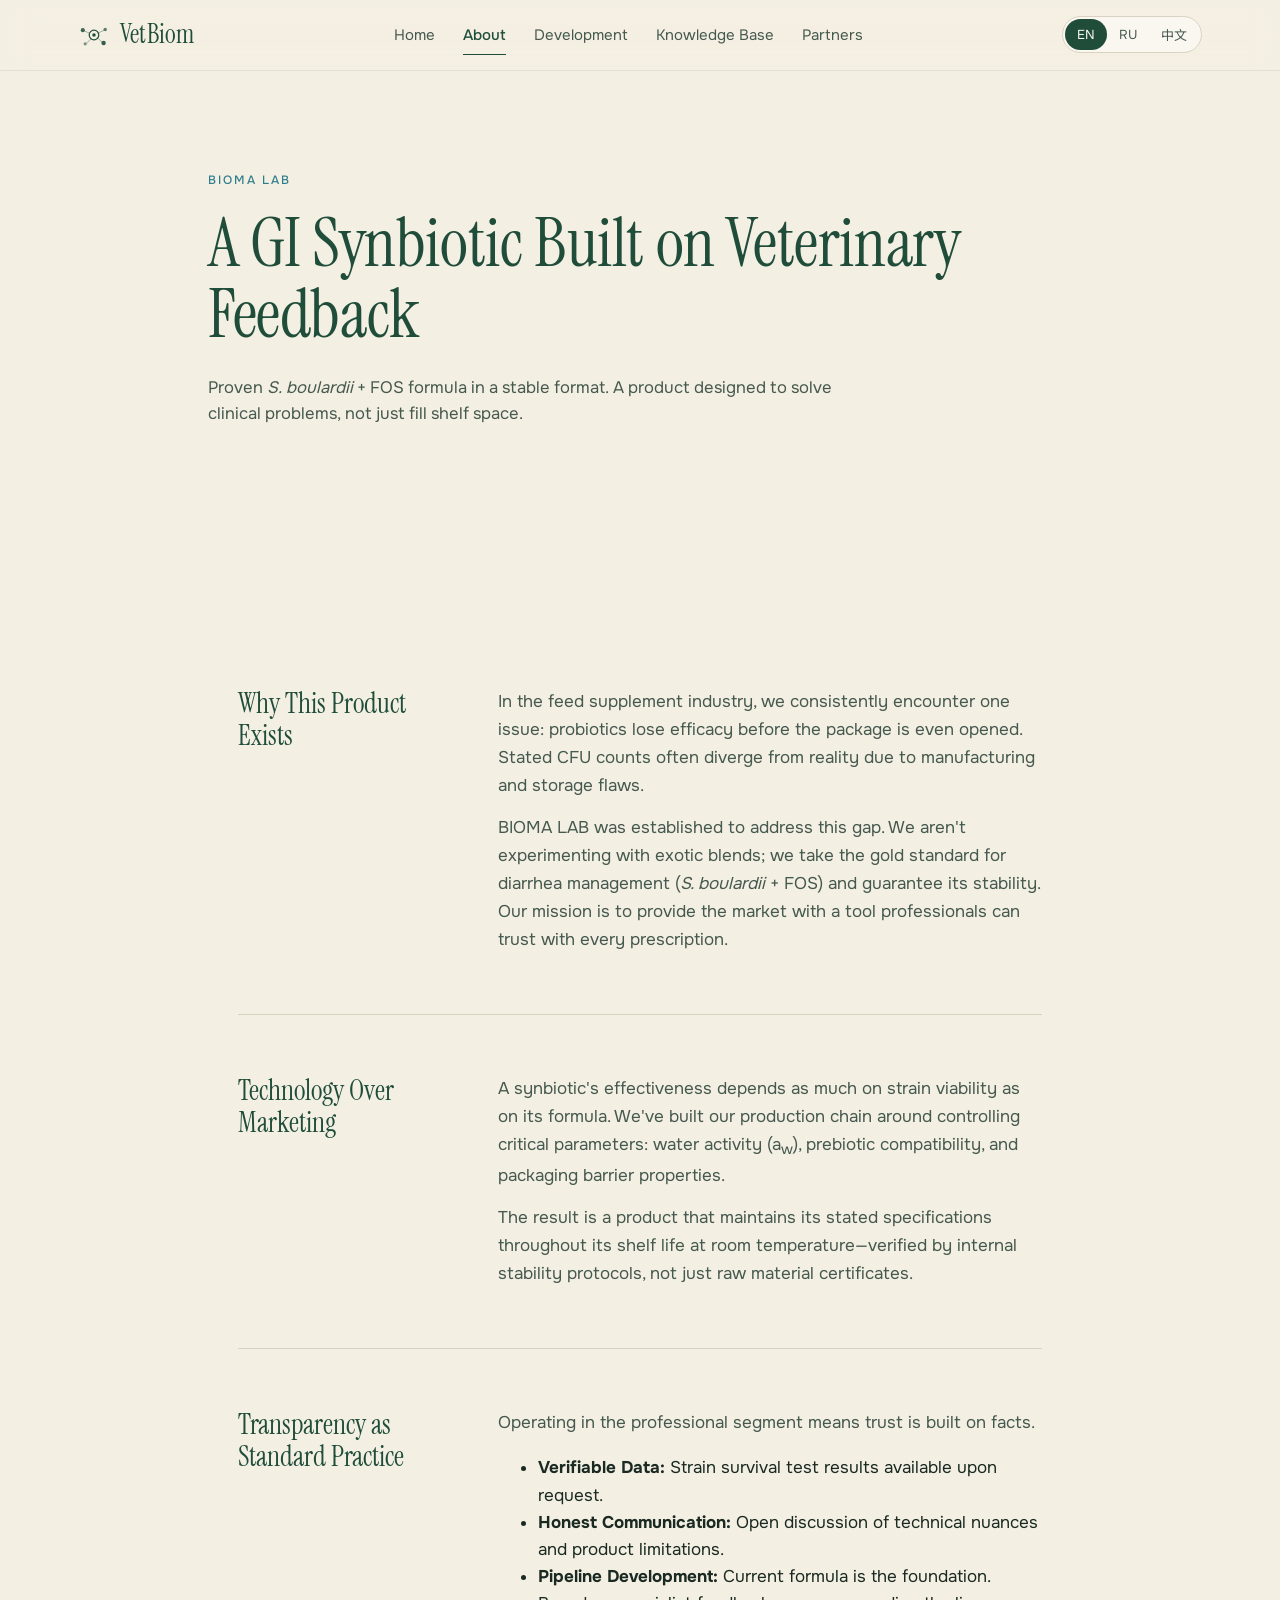
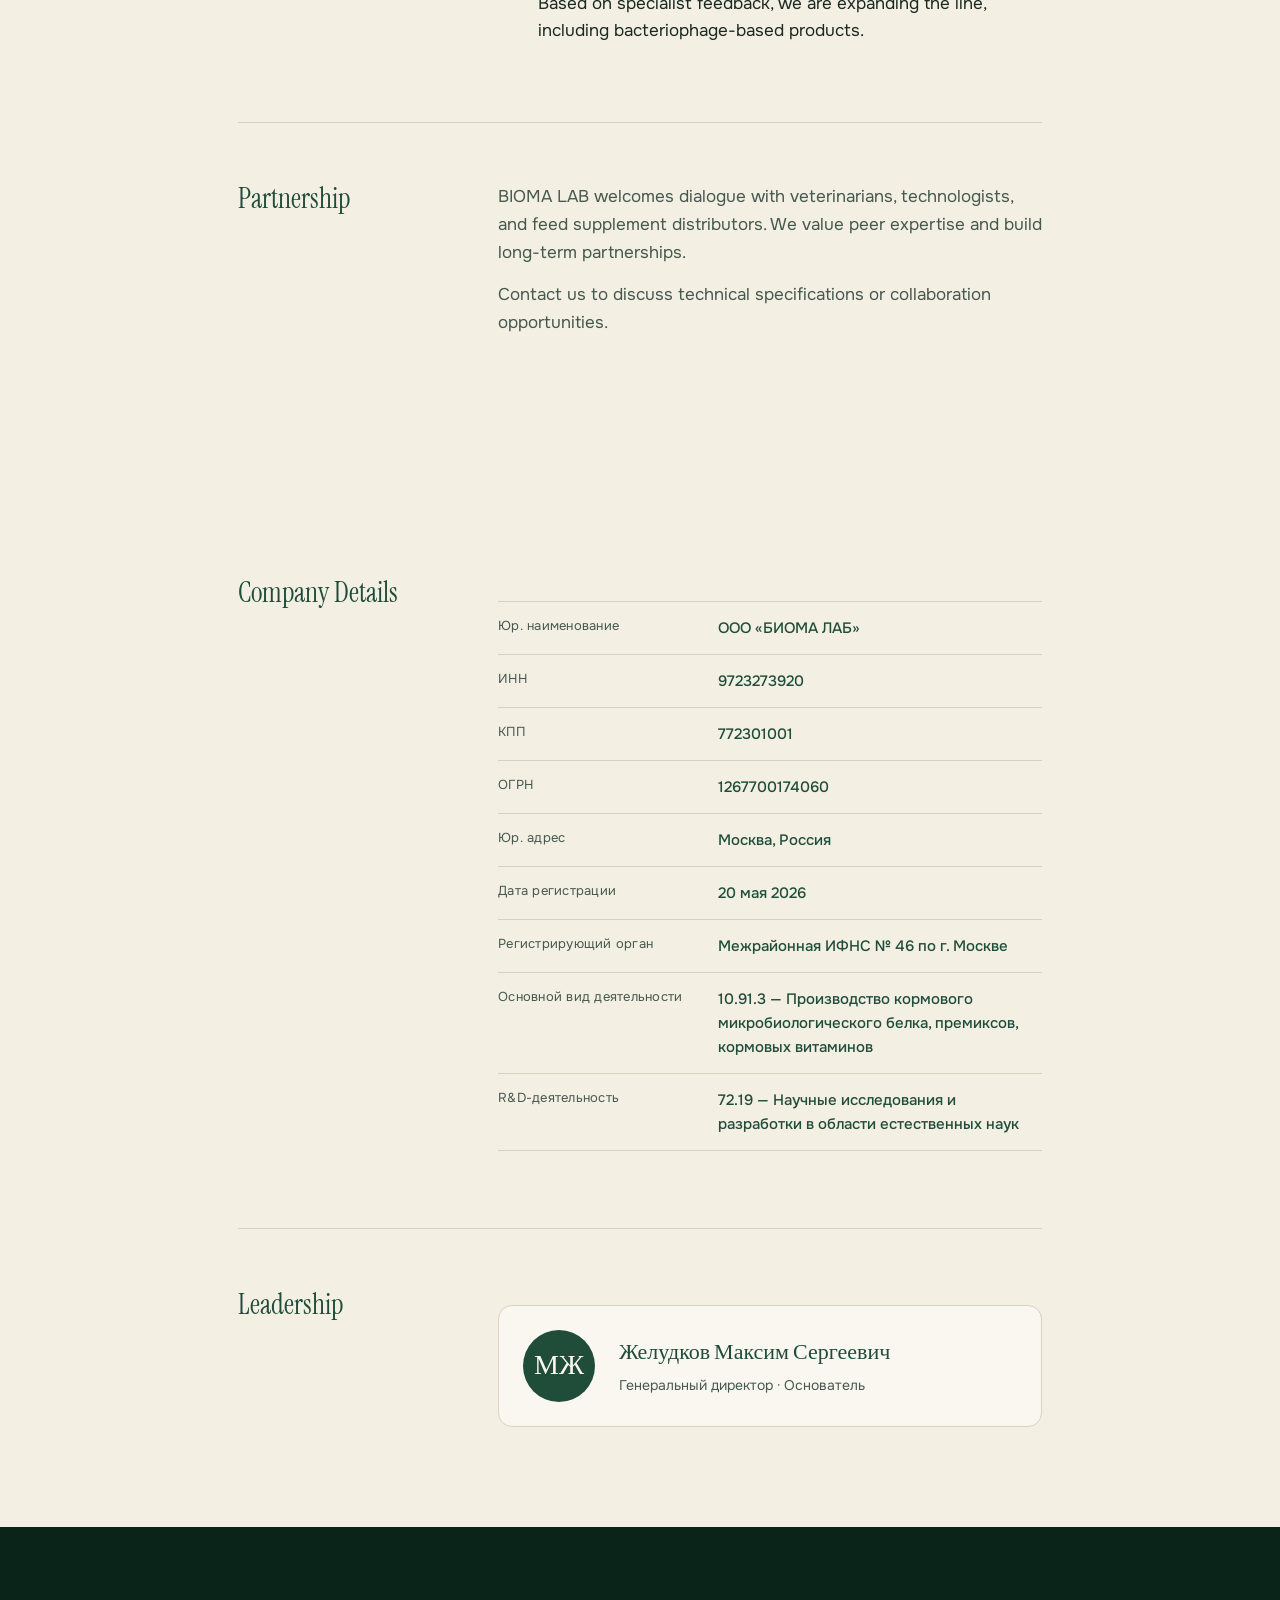
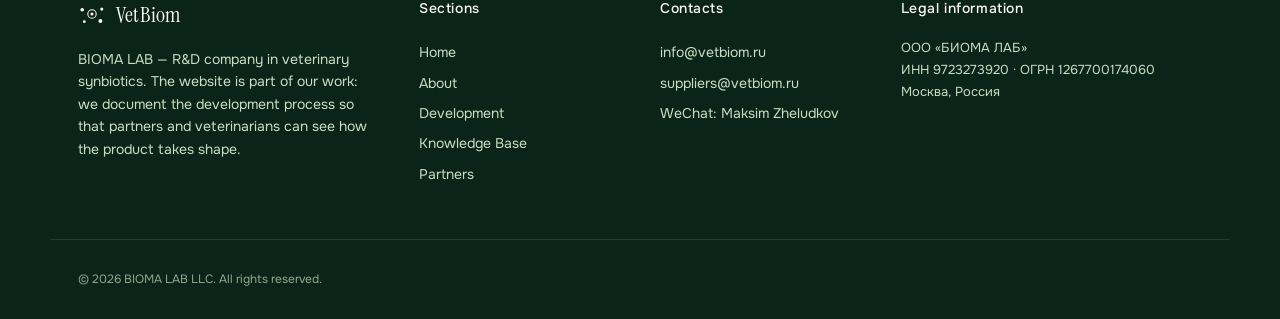
==== commit 9b122f46: "about.html: новый текст — позиционирование экспертного бренда (RU/EN/ZH i18n)" ====
--- a/about.html
+++ b/about.html
@@ -4,7 +4,7 @@
 <meta charset="UTF-8" />
 <meta name="viewport" content="width=device-width, initial-scale=1.0" />
 <title>О компании · VetBiom</title>
-<meta name="description" content="BIOMA LAB — R&D-компания в области ветеринарных синбиотиков. Москва, Россия." />
+<meta name="description" content="BIOMA LAB — R&D-компания, разрабатывающая ветеринарные синбиотики на основе S. boulardii + FOS. Москва." />
 <link rel="icon" type="image/svg+xml" href="favicon.svg" />
 <link rel="preconnect" href="https://fonts.googleapis.com" />
 <link rel="preconnect" href="https://fonts.gstatic.com" crossorigin />
@@ -16,25 +16,73 @@
 <header class="site-header"></header>
 
 <main>
+
+  <!-- ===== HERO ===== -->
   <section class="hero">
     <div class="container hero-inner">
-      <p class="eyebrow" data-i18n="about.hero.eyebrow">About</p>
-      <h1 class="page-title" data-i18n="about.hero.title">—</h1>
+      <p class="eyebrow">BIOMA LAB</p>
+      <h1 class="page-title" data-i18n="about.hero.title">Синбиотик для ЖКТ, созданный по запросам практикующих ветеринаров</h1>
+      <p class="lead" data-i18n="about.hero.subtitle">Рабочая связка <em>S. boulardii</em> + ФОС в стабильной форме. Продукт, который решает задачи, а не занимает место на полке.</p>
     </div>
   </section>
 
+  <!-- ===== CONTENT ===== -->
   <section class="section">
     <div class="container narrow">
       <div class="info-blocks">
 
-        <!-- Block 1: Company -->
+        <!-- Block 1: Why this product -->
         <div class="info-block" data-reveal>
-          <h3 data-i18n="about.block1.title">Компания</h3>
+          <h3 data-i18n="about.b1.title">Почему появился этот продукт</h3>
+          <div class="info-block-body" data-i18n="about.b1.body">
+            <p>В работе с кормовыми добавками мы постоянно сталкиваемся с одной проблемой: пробиотики теряют эффективность еще до вскрытия упаковки. Заявленные КОЕ расходятся с реальностью из-за нарушений технологии производства и хранения.</p>
+            <p>BIOMA LAB создавался как ответ на этот запрос. Мы не экспериментируем с экзотическими составами, а берем золотой стандарт терапии диарей (<em>S. boulardii</em> + ФОС) и гарантируем его стабильность. Наша задача — дать рынку инструмент, в котором можно быть уверенным при каждом назначении.</p>
+          </div>
+        </div>
+
+        <!-- Block 2: Technology over marketing -->
+        <div class="info-block" data-reveal>
+          <h3 data-i18n="about.b2.title">Фокус на технологии, а не на маркетинге</h3>
+          <div class="info-block-body" data-i18n="about.b2.body">
+            <p>Эффективность синбиотика определяется не только составом, но и сохранностью штамма. Мы выстроили производственную цепочку вокруг контроля критических параметров: активности воды (a<sub>w</sub>), совместимости пребиотика и барьерных свойств упаковки.</p>
+            <p>Результат — продукт, сохраняющий заявленные характеристики в течение всего срока годности при комнатной температуре. Это подтверждено внутренними протоколами стабильности, а не только сертификатами поставщиков сырья.</p>
+          </div>
+        </div>
+
+        <!-- Block 3: Transparency -->
+        <div class="info-block" data-reveal>
+          <h3 data-i18n="about.b3.title">Прозрачность как стандарт работы</h3>
+          <div class="info-block-body" data-i18n="about.b3.body">
+            <p>Мы работаем в профессиональном сегменте, где доверие строится на фактах.</p>
+            <ul>
+              <li><strong>Верифицируемые данные.</strong> Готовы предоставить результаты тестов на выживаемость штаммов по запросу.</li>
+              <li><strong>Честная коммуникация.</strong> Открыто обсуждаем технические нюансы и ограничения продукта.</li>
+              <li><strong>Развитие линейки.</strong> Текущая формула — база. На основе обратной связи от специалистов мы масштабируем ассортимент, включая разработку препаратов с бактериофагами.</li>
+            </ul>
+          </div>
+        </div>
+
+        <!-- Block 4: Partnership -->
+        <div class="info-block" data-reveal>
+          <h3 data-i18n="about.b4.title">Сотрудничество</h3>
+          <div class="info-block-body" data-i18n="about.b4.body">
+            <p>BIOMA LAB открыт для диалога с ветеринарными врачами, технологами и дистрибьюторами кормовых добавок. Мы ценим экспертизу коллег и строим долгосрочные партнерские отношения.</p>
+            <p>Свяжитесь с нами, чтобы обсудить технические детали продукта или возможности сотрудничества.</p>
+          </div>
+        </div>
+
+      </div>
+    </div>
+  </section>
+
+  <!-- ===== COMPANY DETAILS ===== -->
+  <section class="section section-alt">
+    <div class="container narrow">
+      <div class="info-blocks">
+
+        <div class="info-block" data-reveal>
+          <h3 data-i18n="about.legal.title">Реквизиты компании</h3>
           <div class="info-block-body">
-            <p>
-              <span data-config="company_full_ru">ООО «БИОМА ЛАБ»</span> —
-              <span data-i18n-brand>ВетБиом</span> — R&D-компания, специализирующаяся на разработке ветеринарных синбиотиков.
-            </p>
             <dl class="company-table">
               <div class="row"><dt>Юр. наименование</dt><dd data-config="company_short_ru">—</dd></div>
               <div class="row"><dt>ИНН</dt><dd data-config="inn">—</dd></div>
@@ -49,25 +97,8 @@
           </div>
         </div>
 
-        <!-- Block 2: Specialization -->
         <div class="info-block" data-reveal>
-          <h3 data-i18n="about.block2.title">Специализация</h3>
-          <div class="info-block-body">
-            <p data-i18n="about.block2.text">—</p>
-          </div>
-        </div>
-
-        <!-- Block 3: Why -->
-        <div class="info-block" data-reveal>
-          <h3 data-i18n="about.block3.title">Почему мы это делаем</h3>
-          <div class="info-block-body">
-            <p data-i18n="about.block3.text">—</p>
-          </div>
-        </div>
-
-        <!-- Block 4: Leadership -->
-        <div class="info-block" data-reveal>
-          <h3 data-i18n="about.block4.title">Руководство</h3>
+          <h3 data-i18n="about.leadership.title">Руководство</h3>
           <div class="info-block-body">
             <div class="director-card">
               <div class="director-avatar">МЖ</div>
@@ -79,17 +110,10 @@
           </div>
         </div>
 
-        <!-- Block 5: Status -->
-        <div class="info-block" data-reveal>
-          <h3 data-i18n="about.block5.title">Текущий статус</h3>
-          <div class="info-block-body">
-            <p data-i18n="about.block5.text">—</p>
-          </div>
-        </div>
-
       </div>
     </div>
   </section>
+
 </main>
 
 <footer class="site-footer"></footer>
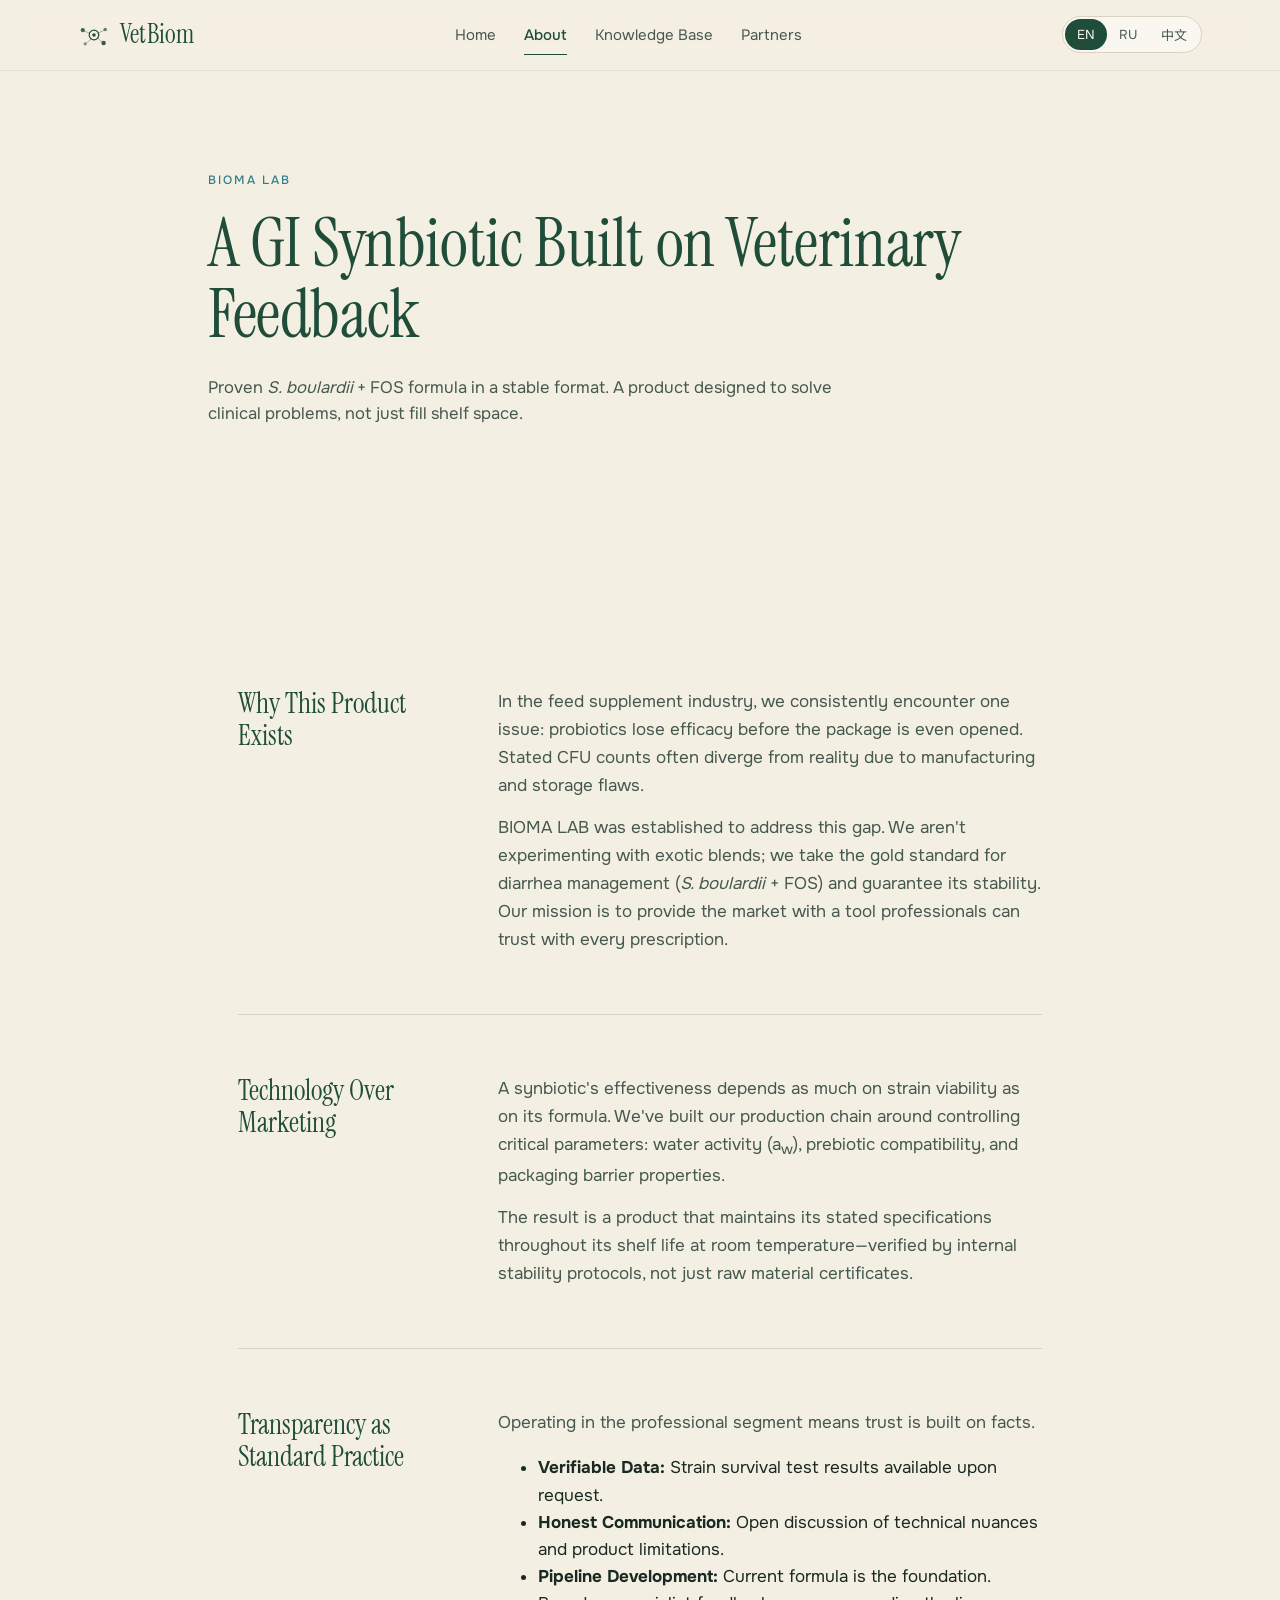
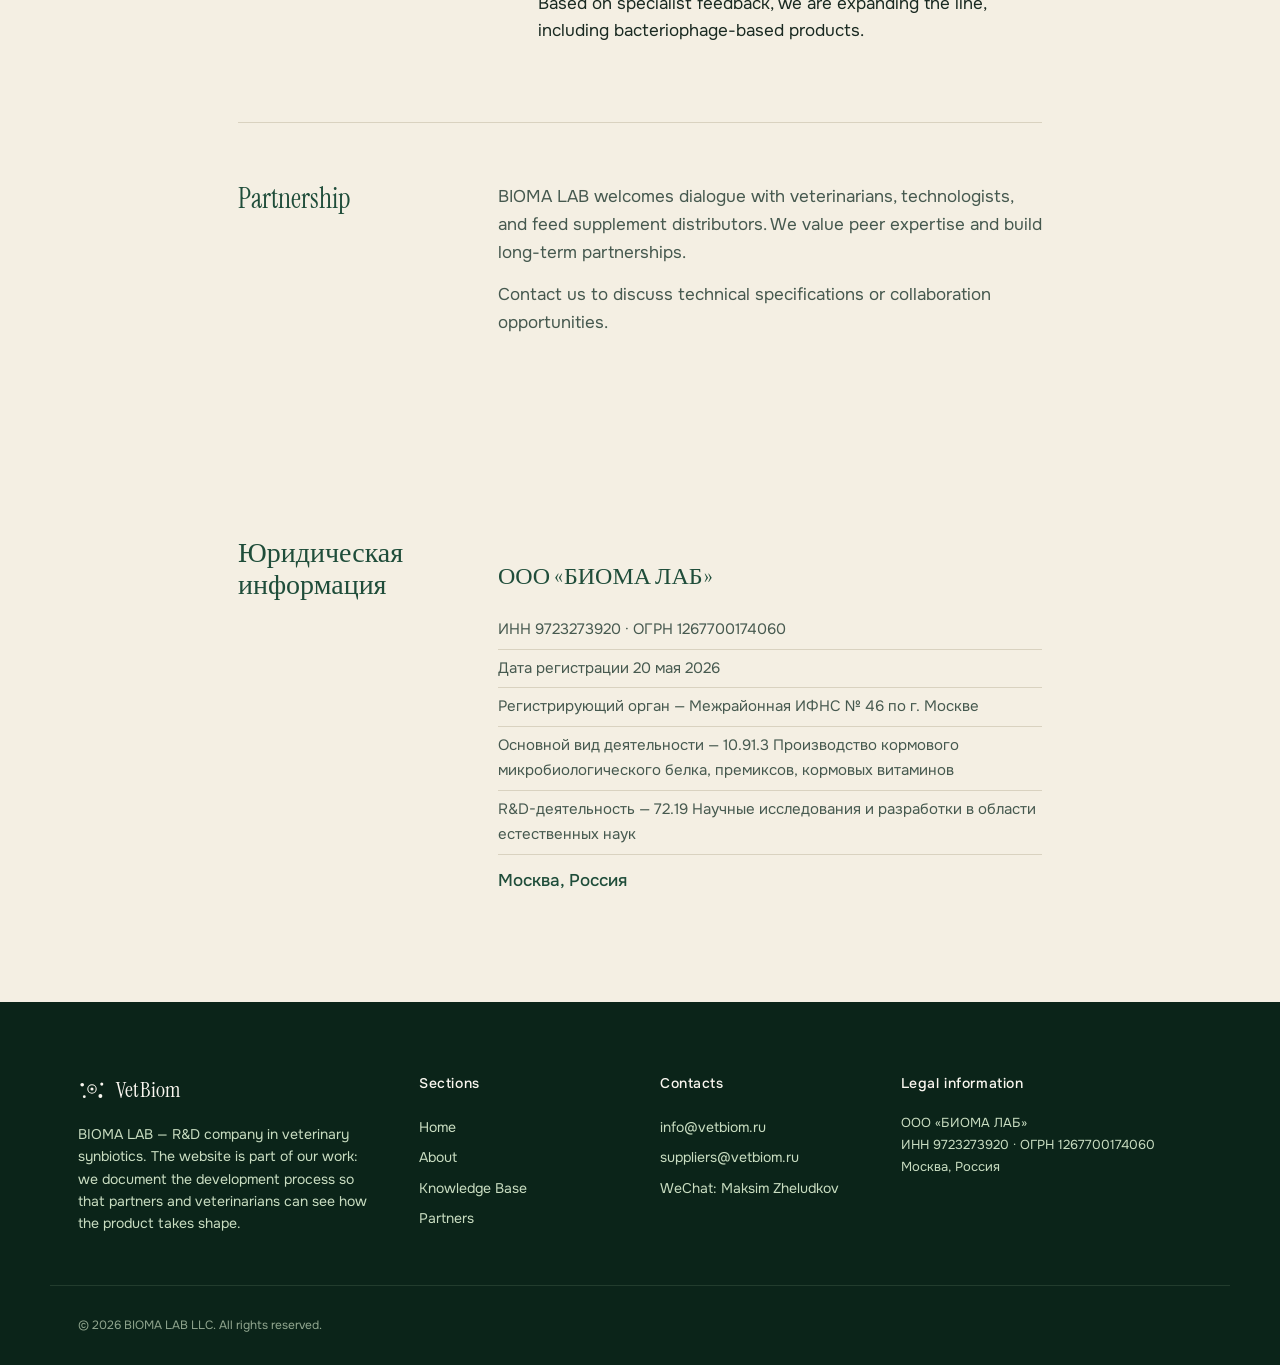
==== commit b1f882af: "about: убрано руководство, юр.инфо в простом формате; удалён development.html и его i18n/STAGES" ====
--- a/about.html
+++ b/about.html
@@ -75,41 +75,20 @@
     </div>
   </section>
 
-  <!-- ===== COMPANY DETAILS ===== -->
+  <!-- ===== ЮРИДИЧЕСКАЯ ИНФОРМАЦИЯ ===== -->
   <section class="section section-alt">
     <div class="container narrow">
-      <div class="info-blocks">
-
-        <div class="info-block" data-reveal>
-          <h3 data-i18n="about.legal.title">Реквизиты компании</h3>
-          <div class="info-block-body">
-            <dl class="company-table">
-              <div class="row"><dt>Юр. наименование</dt><dd data-config="company_short_ru">—</dd></div>
-              <div class="row"><dt>ИНН</dt><dd data-config="inn">—</dd></div>
-              <div class="row"><dt>КПП</dt><dd data-config="kpp">—</dd></div>
-              <div class="row"><dt>ОГРН</dt><dd data-config="ogrn">—</dd></div>
-              <div class="row"><dt>Юр. адрес</dt><dd data-config="city_ru">—</dd></div>
-              <div class="row"><dt>Дата регистрации</dt><dd>20 мая 2026</dd></div>
-              <div class="row"><dt>Регистрирующий орган</dt><dd>Межрайонная ИФНС № 46 по г. Москве</dd></div>
-              <div class="row"><dt>Основной вид деятельности</dt><dd data-config="oked_main">—</dd></div>
-              <div class="row"><dt>R&D-деятельность</dt><dd data-config="oked_rnd">—</dd></div>
-            </dl>
-          </div>
+      <div class="info-block" data-reveal>
+        <h3>Юридическая информация</h3>
+        <div class="legal-info">
+          <p class="legal-name">ООО «БИОМА ЛАБ»</p>
+          <p class="legal-row">ИНН 9723273920 · ОГРН 1267700174060</p>
+          <p class="legal-row">Дата регистрации 20 мая 2026</p>
+          <p class="legal-row">Регистрирующий орган — Межрайонная ИФНС № 46 по г. Москве</p>
+          <p class="legal-row">Основной вид деятельности — 10.91.3 Производство кормового микробиологического белка, премиксов, кормовых витаминов</p>
+          <p class="legal-row">R&D-деятельность — 72.19 Научные исследования и разработки в области естественных наук</p>
+          <p class="legal-row legal-city">Москва, Россия</p>
         </div>
-
-        <div class="info-block" data-reveal>
-          <h3 data-i18n="about.leadership.title">Руководство</h3>
-          <div class="info-block-body">
-            <div class="director-card">
-              <div class="director-avatar">МЖ</div>
-              <div class="director-info">
-                <strong data-config="director_ru">Желудков Максим Сергеевич</strong>
-                <span data-config="director_title_ru">Генеральный директор · Основатель</span>
-              </div>
-            </div>
-          </div>
-        </div>
-
       </div>
     </div>
   </section>
--- a/styles.css
+++ b/styles.css
@@ -144,7 +144,10 @@
   position: relative;
 }
 .section-tinted { background: var(--cream); }
-.section-dark { background: var(--forest); color: var(--cream); }
+.legal-info { margin-top: 14px; }
+.legal-name { font-size: 18px; }
+.legal-row { font-size: 13px; padding: 4px 0; }
+.legal-city { font-size: 14px; }
 
 .page-title {
   font-family: var(--font-display);
@@ -393,50 +396,32 @@
 }
 .info-block-body p + p { margin-top: 14px; }
 
-.company-table {
-  display: grid; gap: 0;
-  margin-top: 24px;
-  border-top: 1px solid var(--line);
-}
-.company-table .row {
-  display: grid;
-  grid-template-columns: 200px 1fr;
-  padding: 14px 0;
+.legal-info {
+  margin-top: 20px;
+}
+.legal-name {
+  font-family: var(--font-display);
+  font-size: 24px;
+  font-weight: 400;
+  color: var(--forest);
+  margin: 0 0 16px 0;
+}
+.legal-row {
+  font-size: 15px;
+  color: var(--ink-2);
+  margin: 0;
+  line-height: 1.7;
+  padding: 6px 0;
   border-bottom: 1px solid var(--line);
-  gap: 20px;
-}
-.company-table dt {
-  font-size: 13px; color: var(--ink-2);
-  letter-spacing: 0.02em; margin: 0;
-}
-.company-table dd {
-  font-size: 15px; color: var(--forest);
-  margin: 0; font-weight: 500;
-}
-
-.director-card {
-  display: flex; gap: 24px; align-items: center;
-  background: var(--cream);
-  border: 1px solid var(--line);
-  border-radius: var(--radius);
-  padding: 24px;
-  margin-top: 16px;
-}
-.director-avatar {
-  width: 72px; height: 72px;
-  border-radius: 50%;
-  background: var(--forest);
-  color: var(--cream);
-  display: inline-flex; align-items: center; justify-content: center;
-  font-family: var(--font-display);
-  font-size: 28px;
-  flex-shrink: 0;
-}
-.director-info strong {
-  display: block;
-  font-family: var(--font-display);
-  font-weight: 400; font-size: 22px;
+}
+.legal-row:last-child { border-bottom: none; }
+.legal-city {
+  font-size: 17px;
   color: var(--forest);
+  font-weight: 500;
+  padding-top: 12px;
+  border-bottom: none;
+}
   margin-bottom: 2px;
 }
 .director-info span {
@@ -878,7 +863,10 @@
   .stage-num { border-right: none; border-bottom: 1px solid var(--line); padding: 0 0 16px; flex-direction: row; align-items: baseline; gap: 12px; }
   .stage-num-value { font-size: 36px; }
   .info-block { grid-template-columns: 1fr; gap: 16px; }
-  .company-table .row { grid-template-columns: 1fr; gap: 4px; }
+  .legal-info { margin-top: 16px; }
+  .legal-name { font-size: 20px; }
+  .legal-row { font-size: 14px; padding: 5px 0; }
+  .legal-city { font-size: 15px; }
   .also-list { grid-template-columns: 1fr; }
   .kb-cta { grid-template-columns: 1fr; }
   .wechat-block { grid-template-columns: 1fr; text-align: center; }
@@ -940,9 +928,10 @@
   .urgent-card-light { padding: 24px; }
   .urgent-items-list li { font-size: 15px; }
 
-  .company-table .row { grid-template-columns: 1fr; gap: 2px; }
-  .company-table dt { font-size: 12px; }
-  .company-table dd { font-size: 14px; }
+  .legal-info { margin-top: 12px; }
+  .legal-name { font-size: 16px; }
+  .legal-row { font-size: 12px; padding: 3px 0; }
+  .legal-city { font-size: 13px; }
 
   .logo-text { font-size: 22px; }
   .main-nav a { font-size: 16px; padding: 8px 0; }
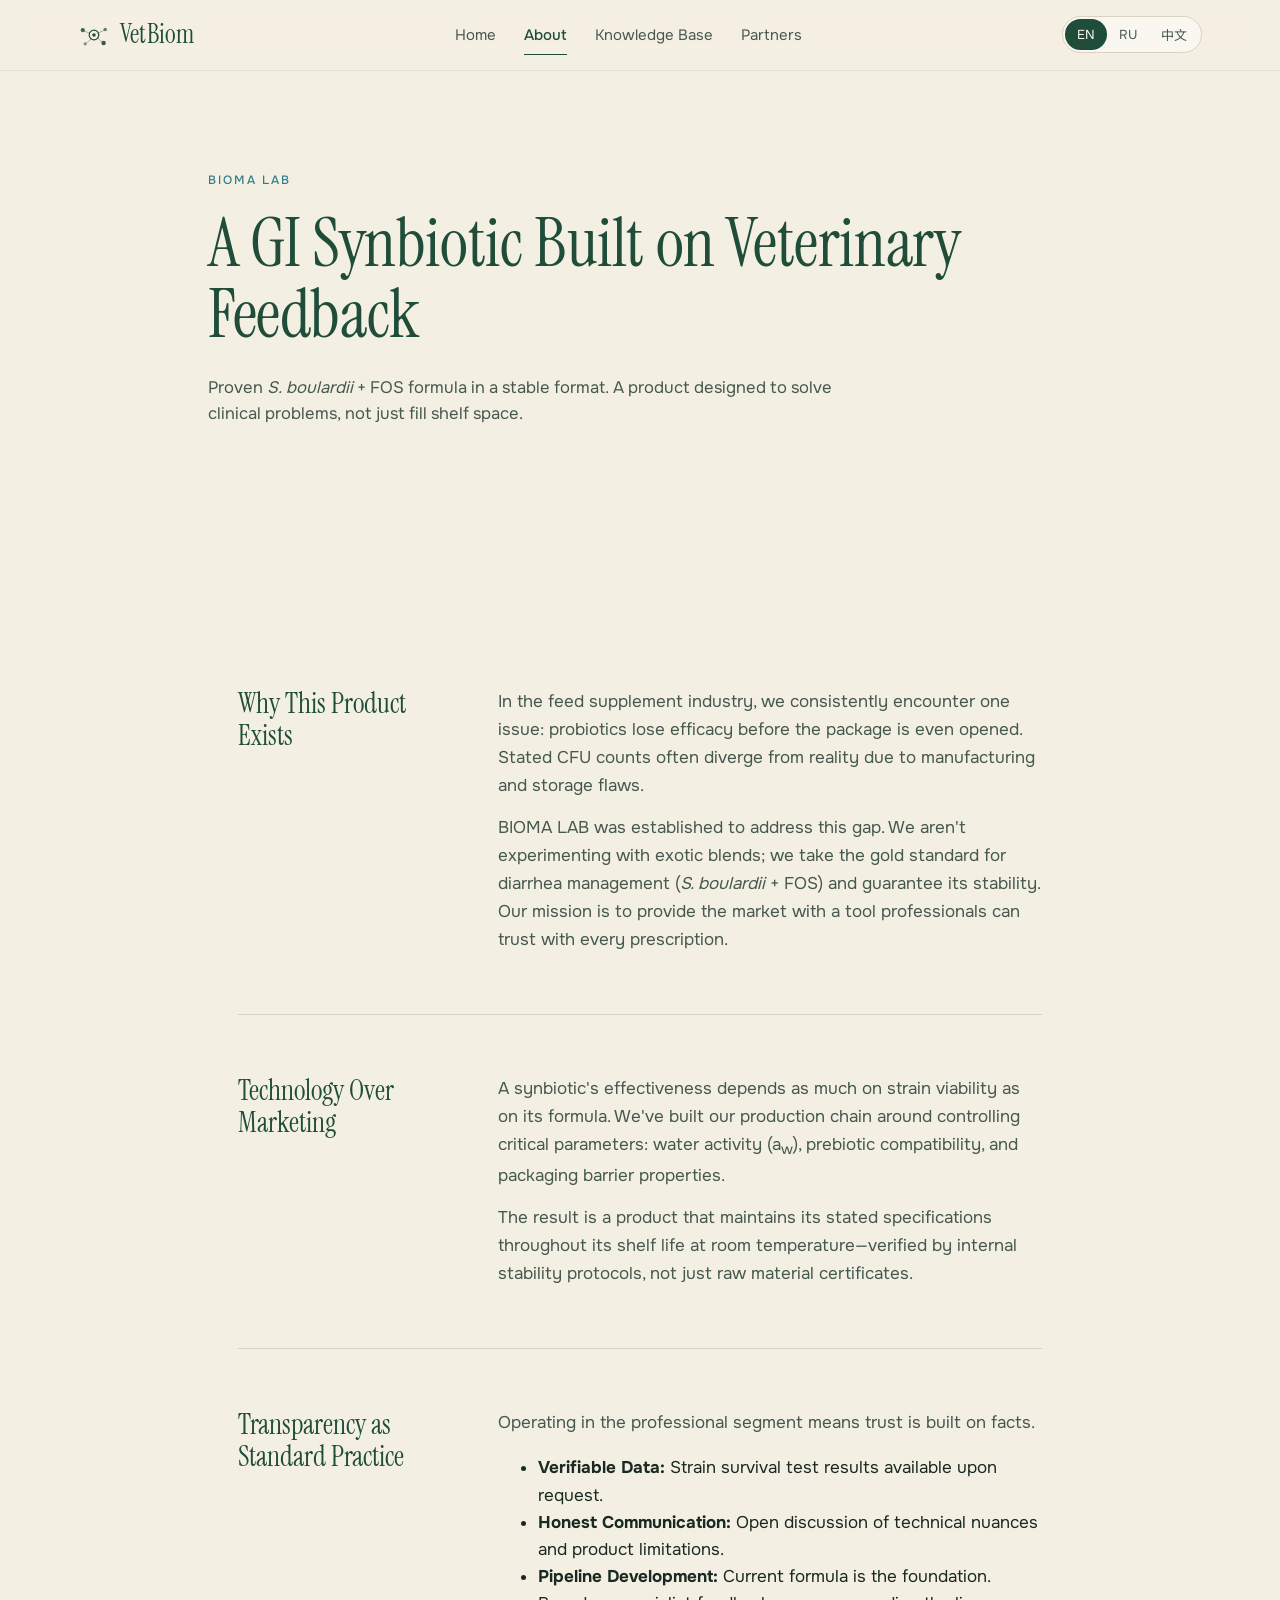
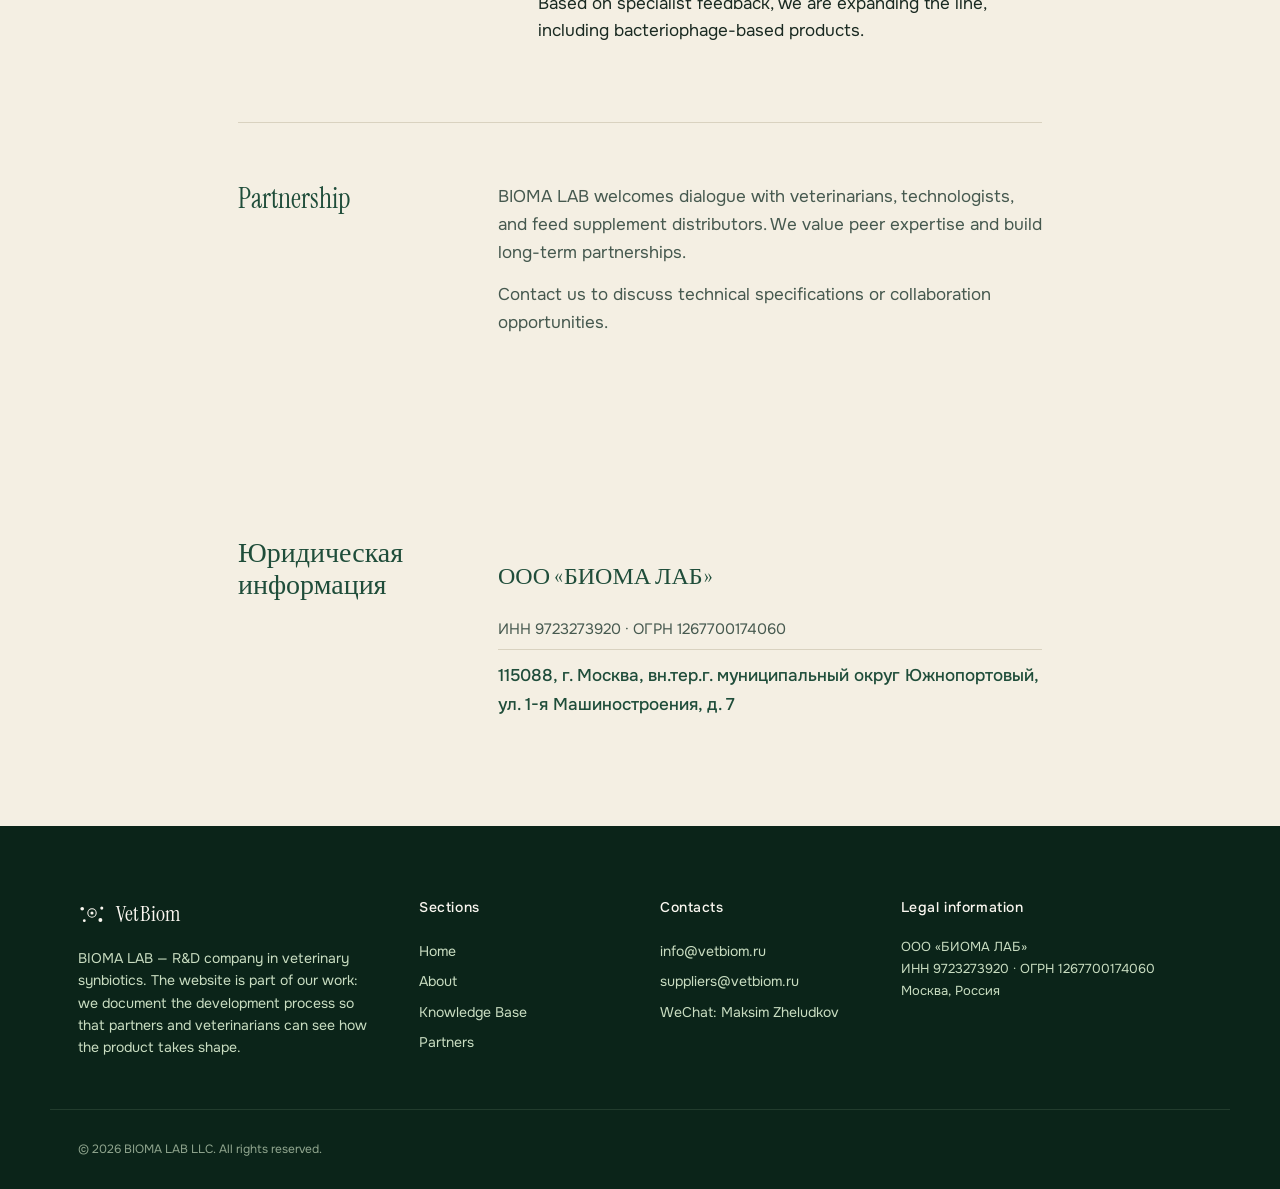
==== commit c93bd1a7: "about: юр.инфо — убраны строки о регистрации/видах деятельности, адрес полный (с индексом)" ====
--- a/about.html
+++ b/about.html
@@ -83,11 +83,7 @@
         <div class="legal-info">
           <p class="legal-name">ООО «БИОМА ЛАБ»</p>
           <p class="legal-row">ИНН 9723273920 · ОГРН 1267700174060</p>
-          <p class="legal-row">Дата регистрации 20 мая 2026</p>
-          <p class="legal-row">Регистрирующий орган — Межрайонная ИФНС № 46 по г. Москве</p>
-          <p class="legal-row">Основной вид деятельности — 10.91.3 Производство кормового микробиологического белка, премиксов, кормовых витаминов</p>
-          <p class="legal-row">R&D-деятельность — 72.19 Научные исследования и разработки в области естественных наук</p>
-          <p class="legal-row legal-city">Москва, Россия</p>
+          <p class="legal-row legal-city">115088, г. Москва, вн.тер.г. муниципальный округ Южнопортовый, ул. 1-я Машиностроения, д. 7</p>
         </div>
       </div>
     </div>
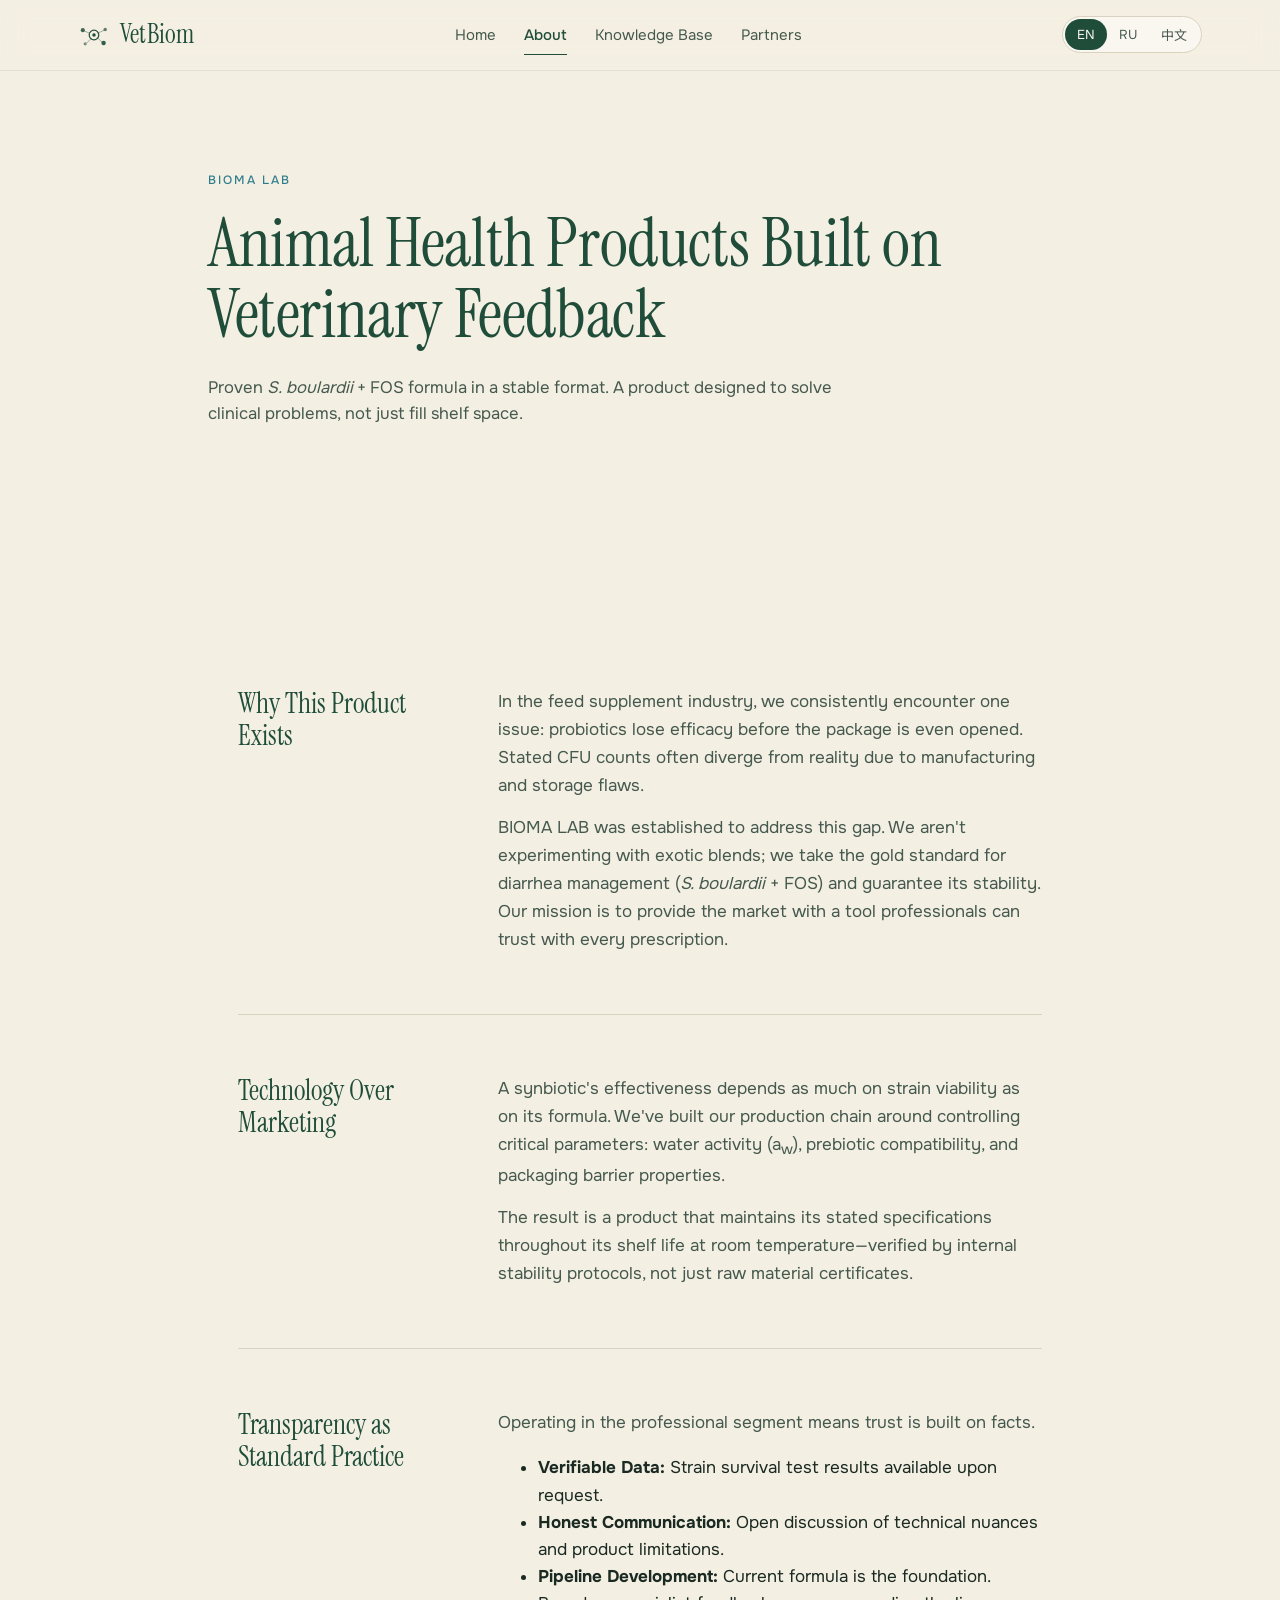
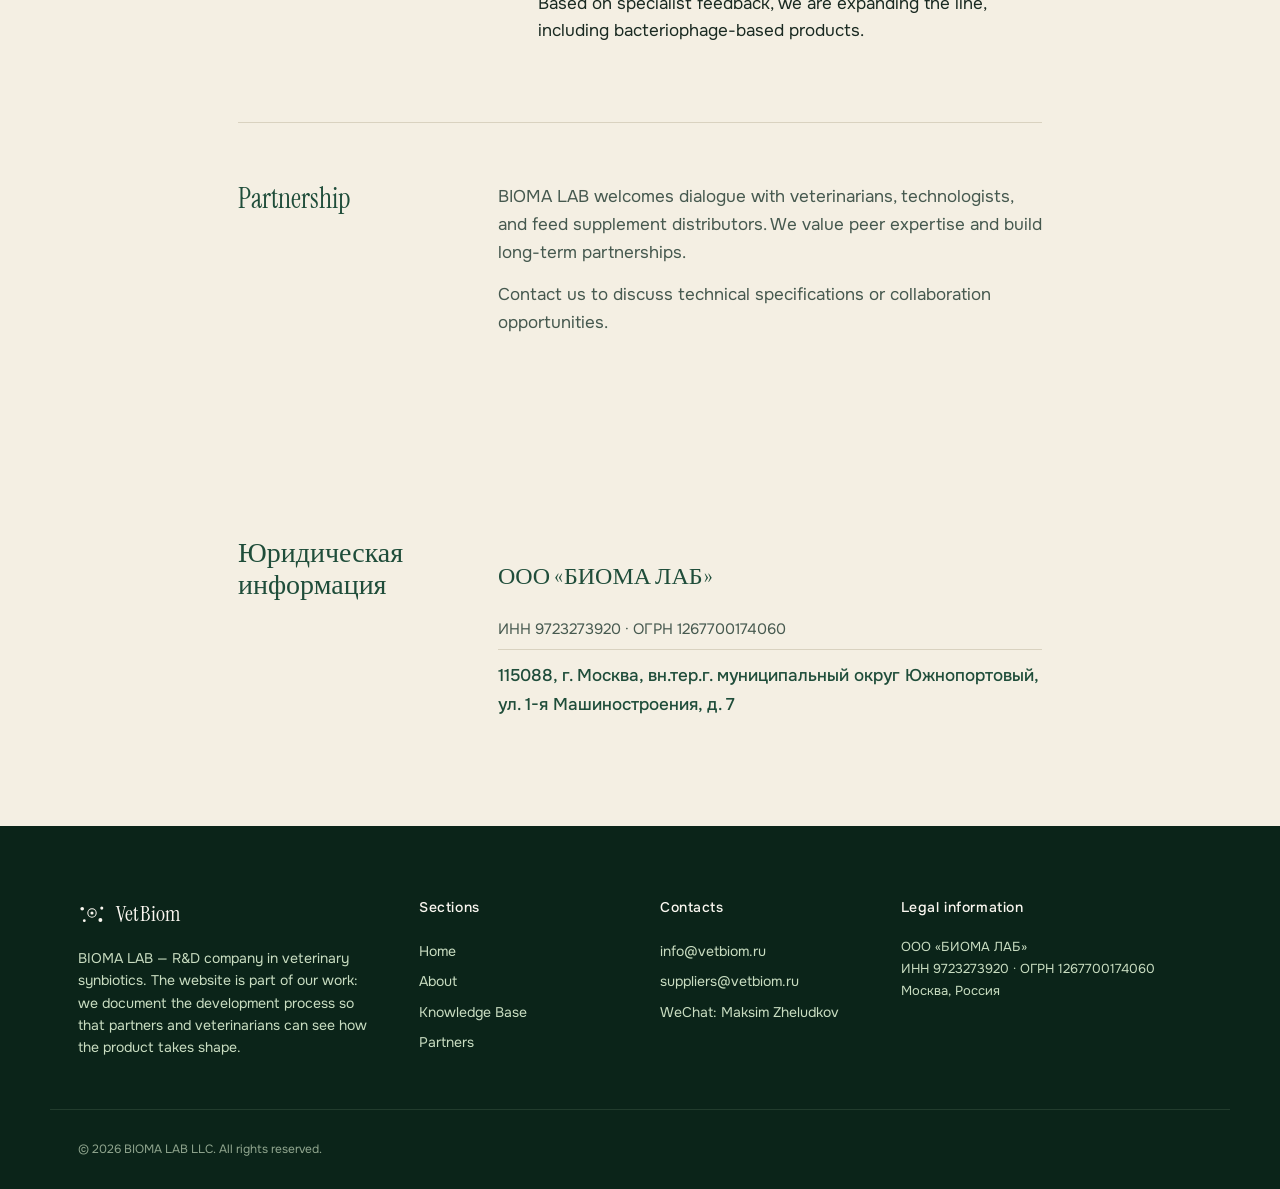
==== commit 3a3297e0: "about: hero title — Продукты для животных, созданные по запросам ветеринаров" ====
--- a/about.html
+++ b/about.html
@@ -21,7 +21,7 @@
   <section class="hero">
     <div class="container hero-inner">
       <p class="eyebrow">BIOMA LAB</p>
-      <h1 class="page-title" data-i18n="about.hero.title">Синбиотик для ЖКТ, созданный по запросам практикующих ветеринаров</h1>
+      <h1 class="page-title" data-i18n="about.hero.title">Продукты для животных, созданные по запросам практикующих ветеринаров</h1>
       <p class="lead" data-i18n="about.hero.subtitle">Рабочая связка <em>S. boulardii</em> + ФОС в стабильной форме. Продукт, который решает задачи, а не занимает место на полке.</p>
     </div>
   </section>
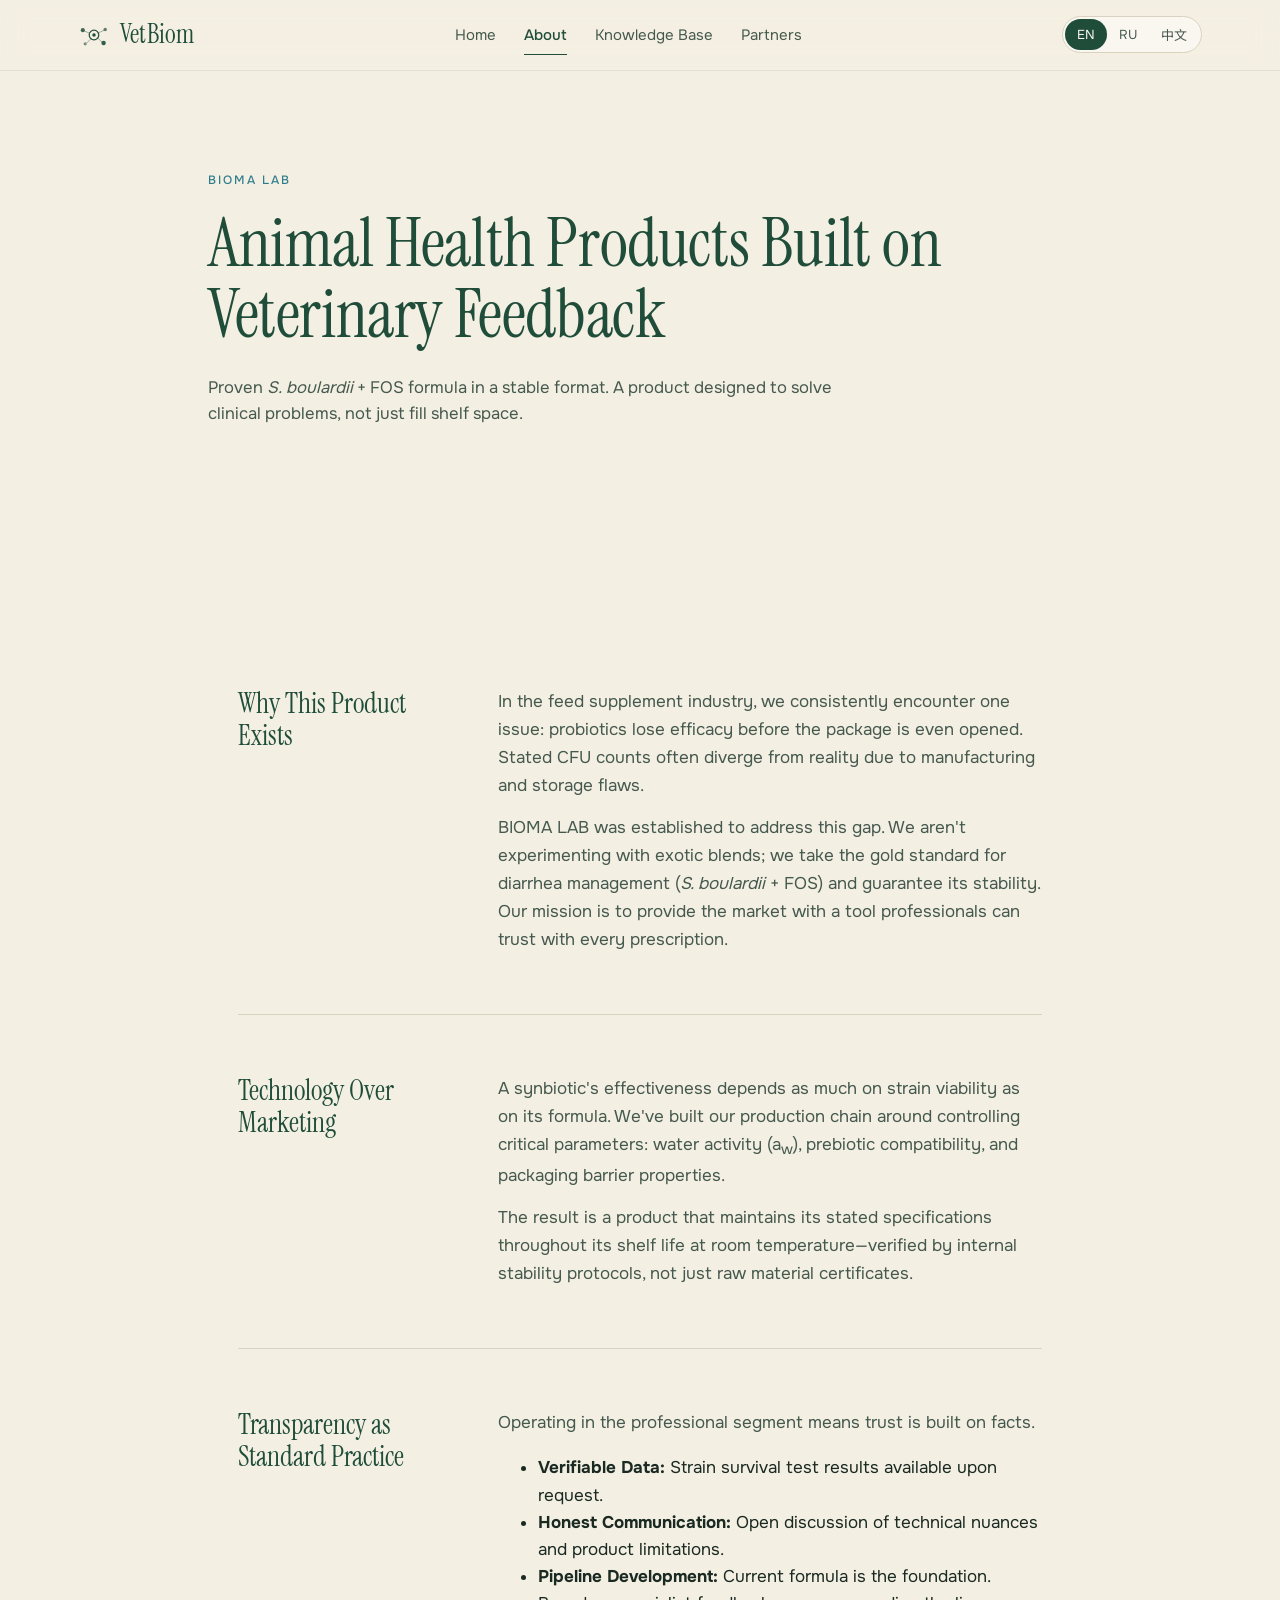
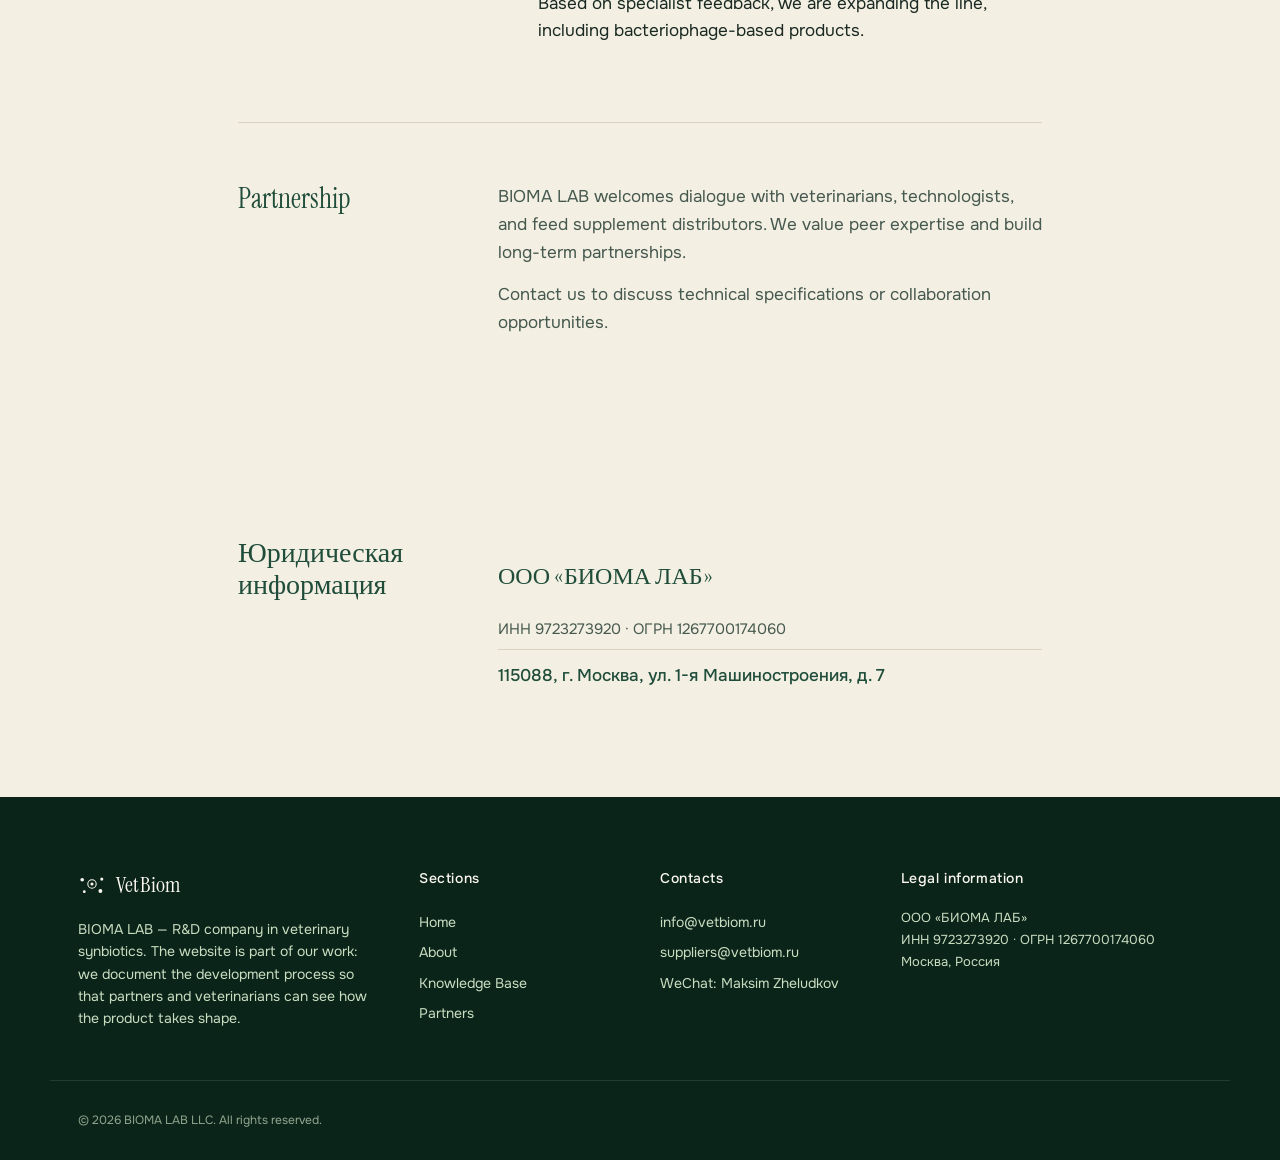
==== commit a24e1bde: "about: адрес — убрана муниципальная привязка" ====
--- a/about.html
+++ b/about.html
@@ -83,7 +83,7 @@
         <div class="legal-info">
           <p class="legal-name">ООО «БИОМА ЛАБ»</p>
           <p class="legal-row">ИНН 9723273920 · ОГРН 1267700174060</p>
-          <p class="legal-row legal-city">115088, г. Москва, вн.тер.г. муниципальный округ Южнопортовый, ул. 1-я Машиностроения, д. 7</p>
+          <p class="legal-row legal-city">115088, г. Москва, ул. 1-я Машиностроения, д. 7</p>
         </div>
       </div>
     </div>
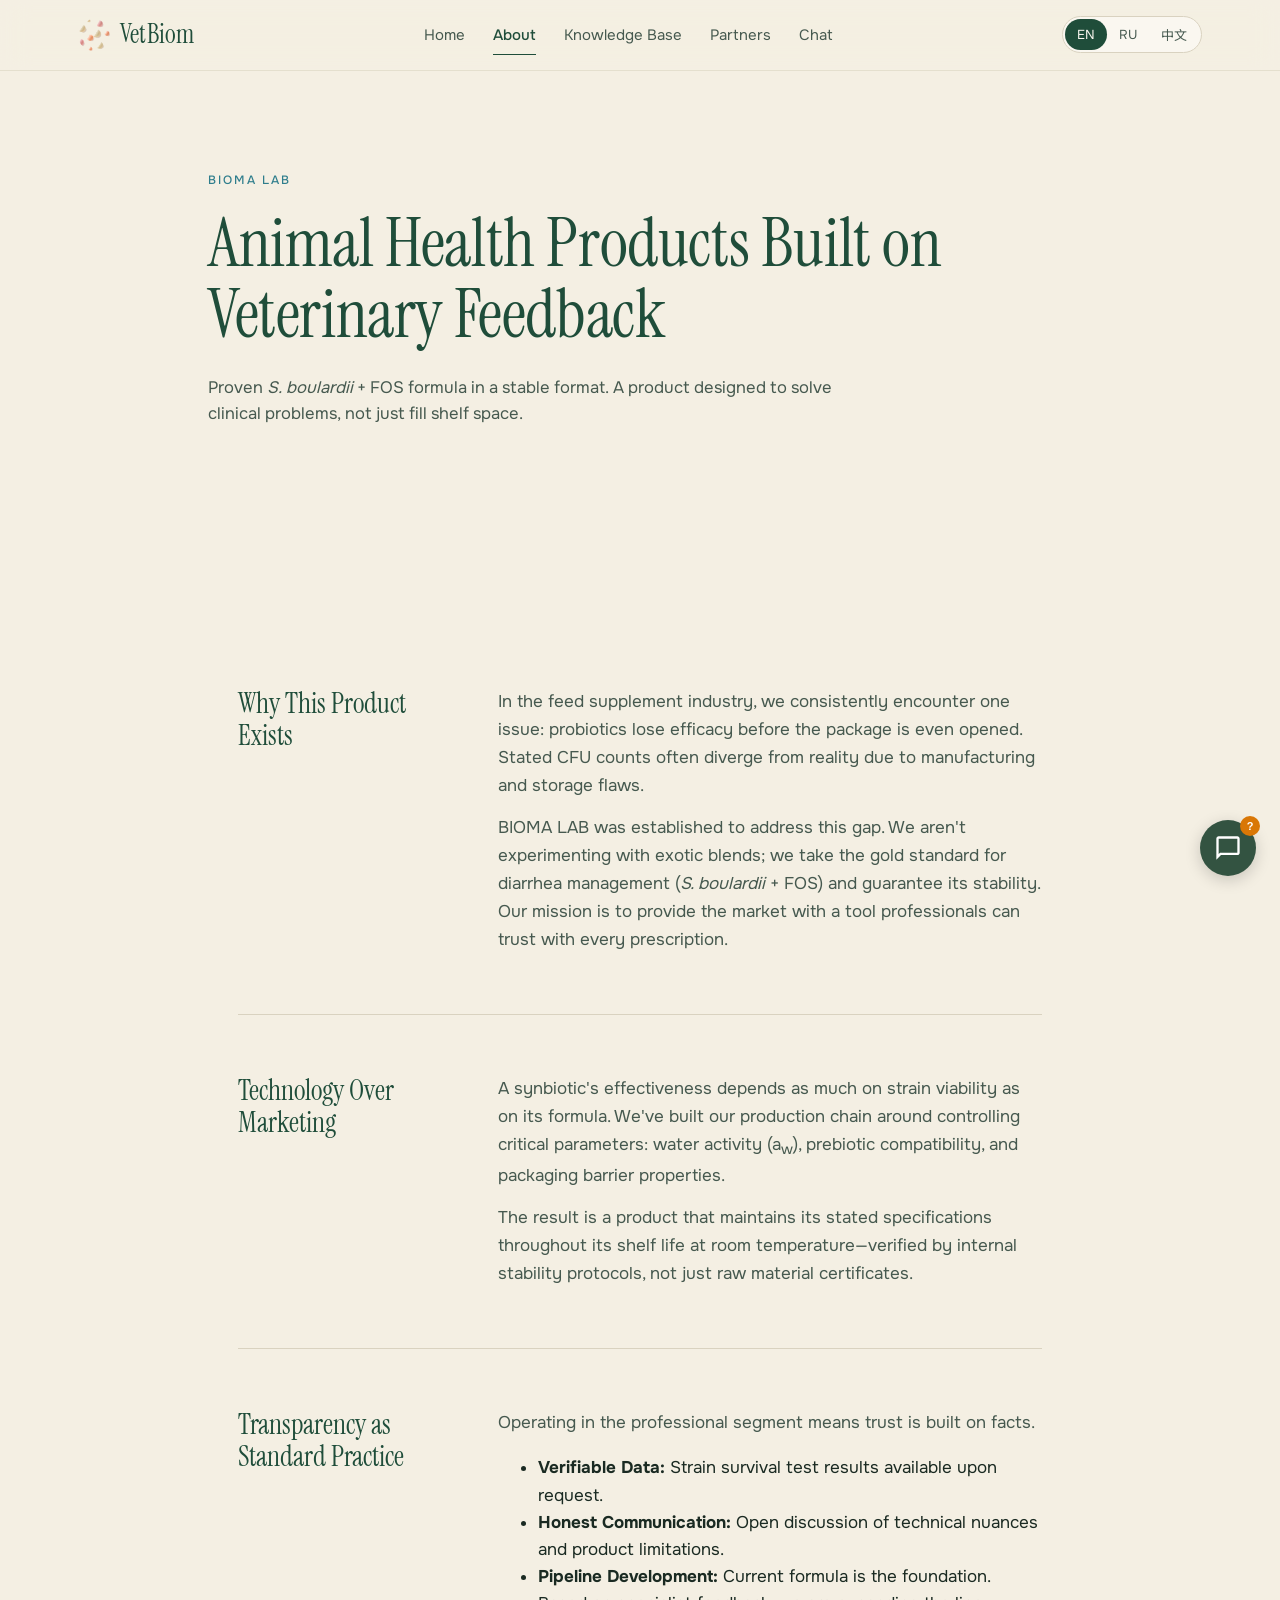
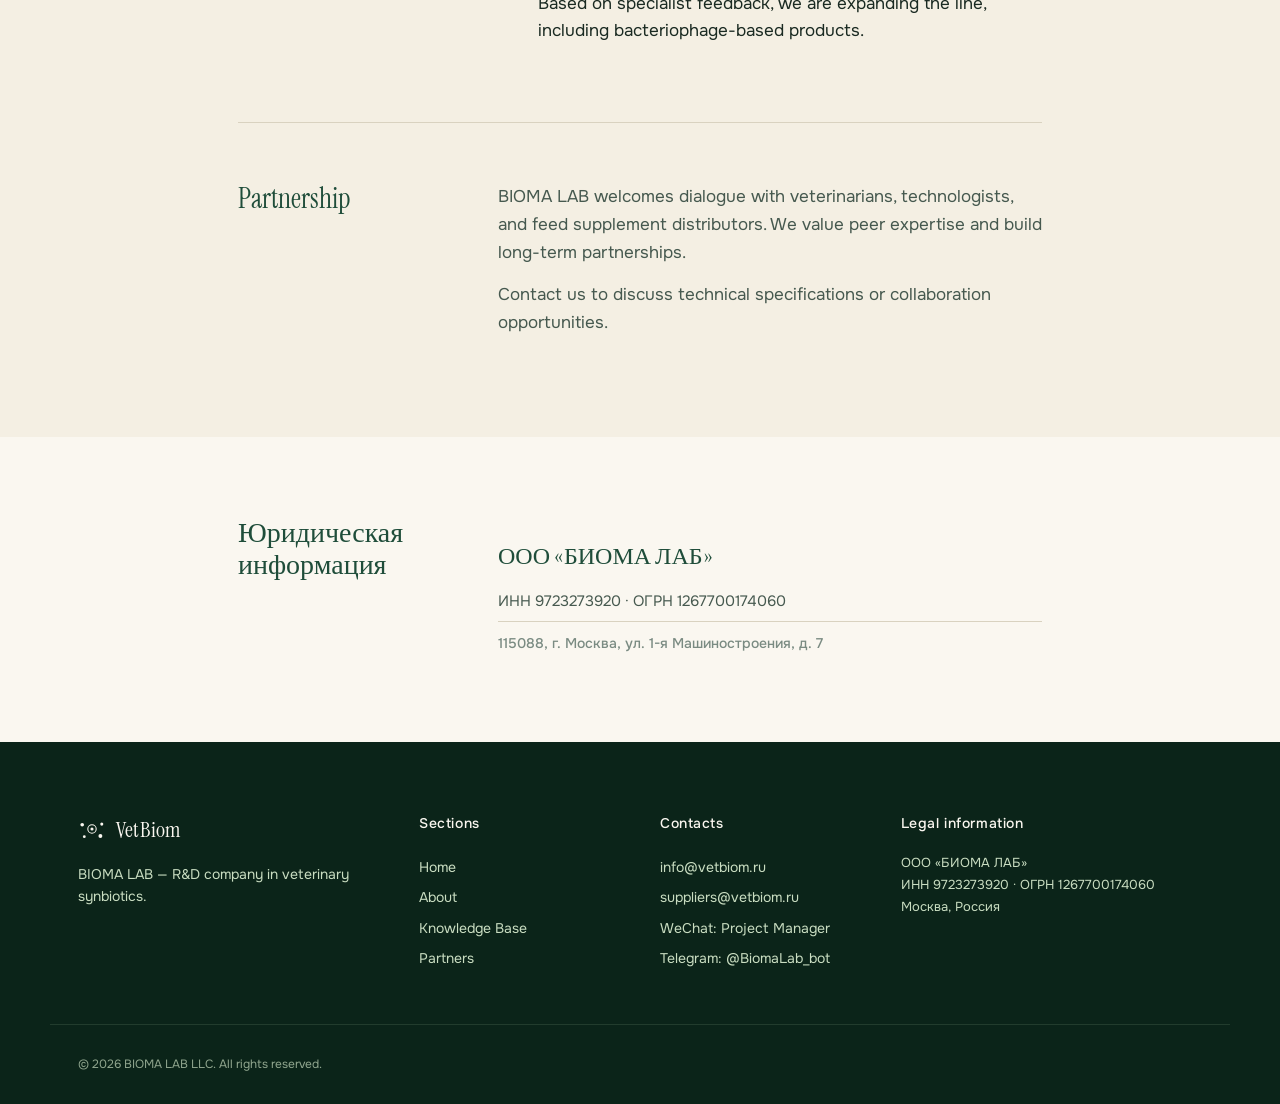
==== commit 249a3c97: "Добавлен self-contained FAQ-виджет (chat-widget.js) на все страницы - Плавающая кнопка чата в правом" ====
--- a/about.html
+++ b/about.html
@@ -95,5 +95,6 @@
 
 <script src="data.js"></script>
 <script src="common.js"></script>
+<script src="chat-widget.js"></script>
 </body>
 </html>
--- a/styles.css
+++ b/styles.css
@@ -82,6 +82,7 @@
   color: var(--forest);
 }
 .logo-mark { width: 32px; height: 32px; }
+.logo-mark.logo-img { border-radius: 50%; }
 .logo-text {
   font-family: var(--font-display);
   font-size: 26px; font-weight: 400; letter-spacing: 0.2px;
@@ -710,18 +711,19 @@
   gap: 24px;
   align-items: center;
 }
-.wechat-block .qr-placeholder {
+.wechat-block .wechat-qr {
   width: 120px; height: 120px;
   background: white;
-  border: 1px dashed var(--line);
+  border: 1px solid var(--line);
   border-radius: 8px;
-  display: flex; flex-direction: column;
+  display: flex;
   align-items: center; justify-content: center;
-  gap: 6px;
-  font-size: 11px; color: var(--ink-3);
-  letter-spacing: 0.08em; text-transform: uppercase;
-  text-align: center;
-  padding: 8px;
+  overflow: hidden;
+}
+.wechat-block .wechat-qr img {
+  display: block;
+  width: 100%; height: 100%;
+  object-fit: contain;
 }
 .wechat-block h4 {
   margin: 0 0 8px;
@@ -829,6 +831,133 @@
   border-top: 1px solid rgba(168, 195, 160, 0.15);
   font-size: 12px;
   color: rgba(201, 221, 193, 0.7);
+}
+
+/* =====================================================
+   APPLICATION CARDS (home)
+   ===================================================== */
+.app-grid {
+  display: grid;
+  grid-template-columns: repeat(2, 1fr);
+  gap: 24px;
+  margin-top: 40px;
+}
+.app-card {
+  display: flex; flex-direction: column;
+  background: var(--paper);
+  border: 1px solid var(--line);
+  border-radius: var(--radius);
+  padding: 32px;
+  transition: all .3s var(--ease);
+}
+.app-card:hover { border-color: var(--sage); transform: translateY(-2px); }
+.app-icon {
+  width: 44px; height: 44px;
+  border-radius: 12px;
+  background: var(--cream);
+  border: 1px solid var(--line);
+  display: flex; align-items: center; justify-content: center;
+  color: var(--forest);
+  margin-bottom: 20px;
+}
+.app-card h3 {
+  font-family: var(--font-display);
+  font-weight: 400; font-size: 22px;
+  color: var(--forest); margin: 0 0 12px;
+  line-height: 1.25;
+}
+.app-card p {
+  font-size: 14px; line-height: 1.55;
+  color: var(--ink-2); margin: 0;
+  flex: 1;
+}
+
+/* =====================================================
+   TEXT BLOCKS (home — approach, R&D, partnership)
+   ===================================================== */
+.approach-body,
+.rd-body {
+  margin-top: 30px;
+}
+.approach-body p,
+.rd-body p {
+  font-size: 17px; line-height: 1.7;
+  color: var(--ink-2); margin: 0 0 20px;
+}
+.approach-body ul,
+.rd-body ul {
+  list-style: none; padding: 0; margin: 0 0 24px;
+  display: flex; flex-direction: column; gap: 14px;
+}
+.approach-body li,
+.rd-body li {
+  padding: 16px 20px;
+  background: var(--paper);
+  border: 1px solid var(--line);
+  border-radius: var(--radius-sm);
+  font-size: 15px; line-height: 1.55;
+  color: var(--ink-2);
+}
+.approach-body li strong,
+.rd-body li strong {
+  color: var(--forest); display: block;
+  margin-bottom: 4px;
+}
+
+/* =====================================================
+   PARTNERSHIP (home — tinted section)
+   ===================================================== */
+.section-alt {
+  background: var(--cream);
+  padding: 80px 0;
+}
+.partnership-list {
+  margin-top: 30px;
+}
+.partnership-list p {
+  font-size: 17px; line-height: 1.7;
+  color: var(--ink-2); margin: 0 0 24px;
+}
+.partnership-list ul {
+  list-style: none; padding: 0; margin: 0;
+  display: flex; flex-direction: column; gap: 14px;
+}
+.partnership-list li {
+  padding: 16px 20px;
+  background: var(--paper);
+  border: 1px solid var(--line);
+  border-radius: var(--radius-sm);
+  font-size: 15px; line-height: 1.55;
+  color: var(--ink-2);
+}
+.partnership-list li strong {
+  color: var(--forest); display: block;
+  margin-bottom: 2px;
+}
+.partnership-cta {
+  display: flex; gap: 14px; flex-wrap: wrap;
+  margin-top: 40px;
+}
+
+/* =====================================================
+   LEGAL INFO (home)
+   ===================================================== */
+.legal-info {
+  margin-top: 20px;
+}
+.legal-name {
+  font-family: var(--font-display);
+  font-weight: 400; font-size: 24px;
+  color: var(--forest);
+  margin: 0 0 8px;
+}
+.legal-row {
+  font-size: 15px; color: var(--ink-2);
+  margin: 0; padding: 6px 0;
+}
+.legal-city {
+  font-size: 14px; color: var(--ink-3);
+  margin-top: 4px;
 }
 
 /* =====================================================
@@ -870,7 +999,7 @@
   .also-list { grid-template-columns: 1fr; }
   .kb-cta { grid-template-columns: 1fr; }
   .wechat-block { grid-template-columns: 1fr; text-align: center; }
-  .wechat-block .qr-placeholder { margin: 0 auto; }
+  .wechat-block .wechat-qr { margin: 0 auto; }
   .footer-grid { grid-template-columns: 1fr 1fr; }
 }
 @media (max-width: 640px) {
@@ -928,7 +1057,17 @@
   .urgent-card-light { padding: 24px; }
   .urgent-items-list li { font-size: 15px; }
 
-  .legal-info { margin-top: 12px; }
+  .app-grid { grid-template-columns: 1fr; }
+  .app-card { padding: 24px; }
+  .app-card h3 { font-size: 20px; }
+
+  .approach-body p, .rd-body p { font-size: 15px; }
+  .approach-body li, .rd-body li { font-size: 14px; padding: 14px 16px; }
+
+  .partnership-list p { font-size: 15px; }
+  .partnership-list li { font-size: 14px; padding: 14px 16px; }
+  .partnership-cta { flex-direction: column; }
+  .partnership-cta .btn { width: 100%; justify-content: center; }
   .legal-name { font-size: 16px; }
   .legal-row { font-size: 12px; padding: 3px 0; }
   .legal-city { font-size: 13px; }
